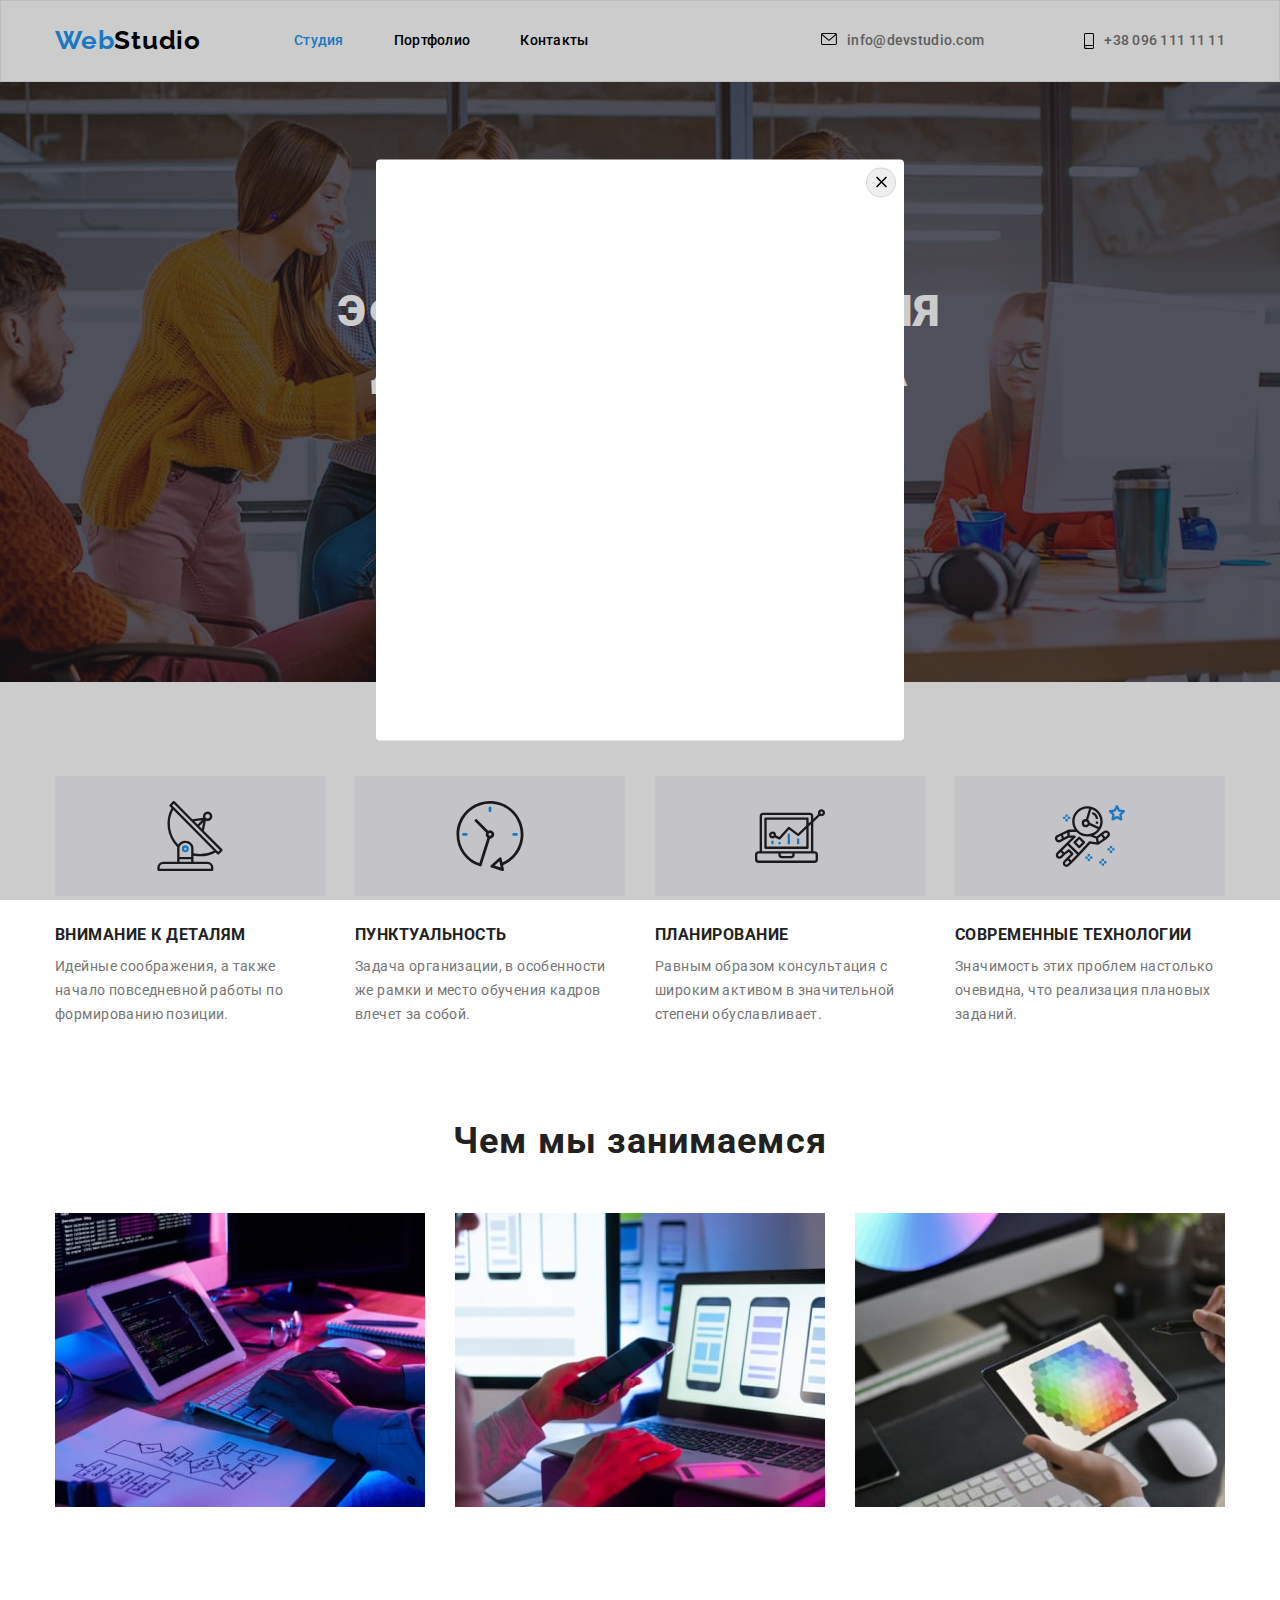
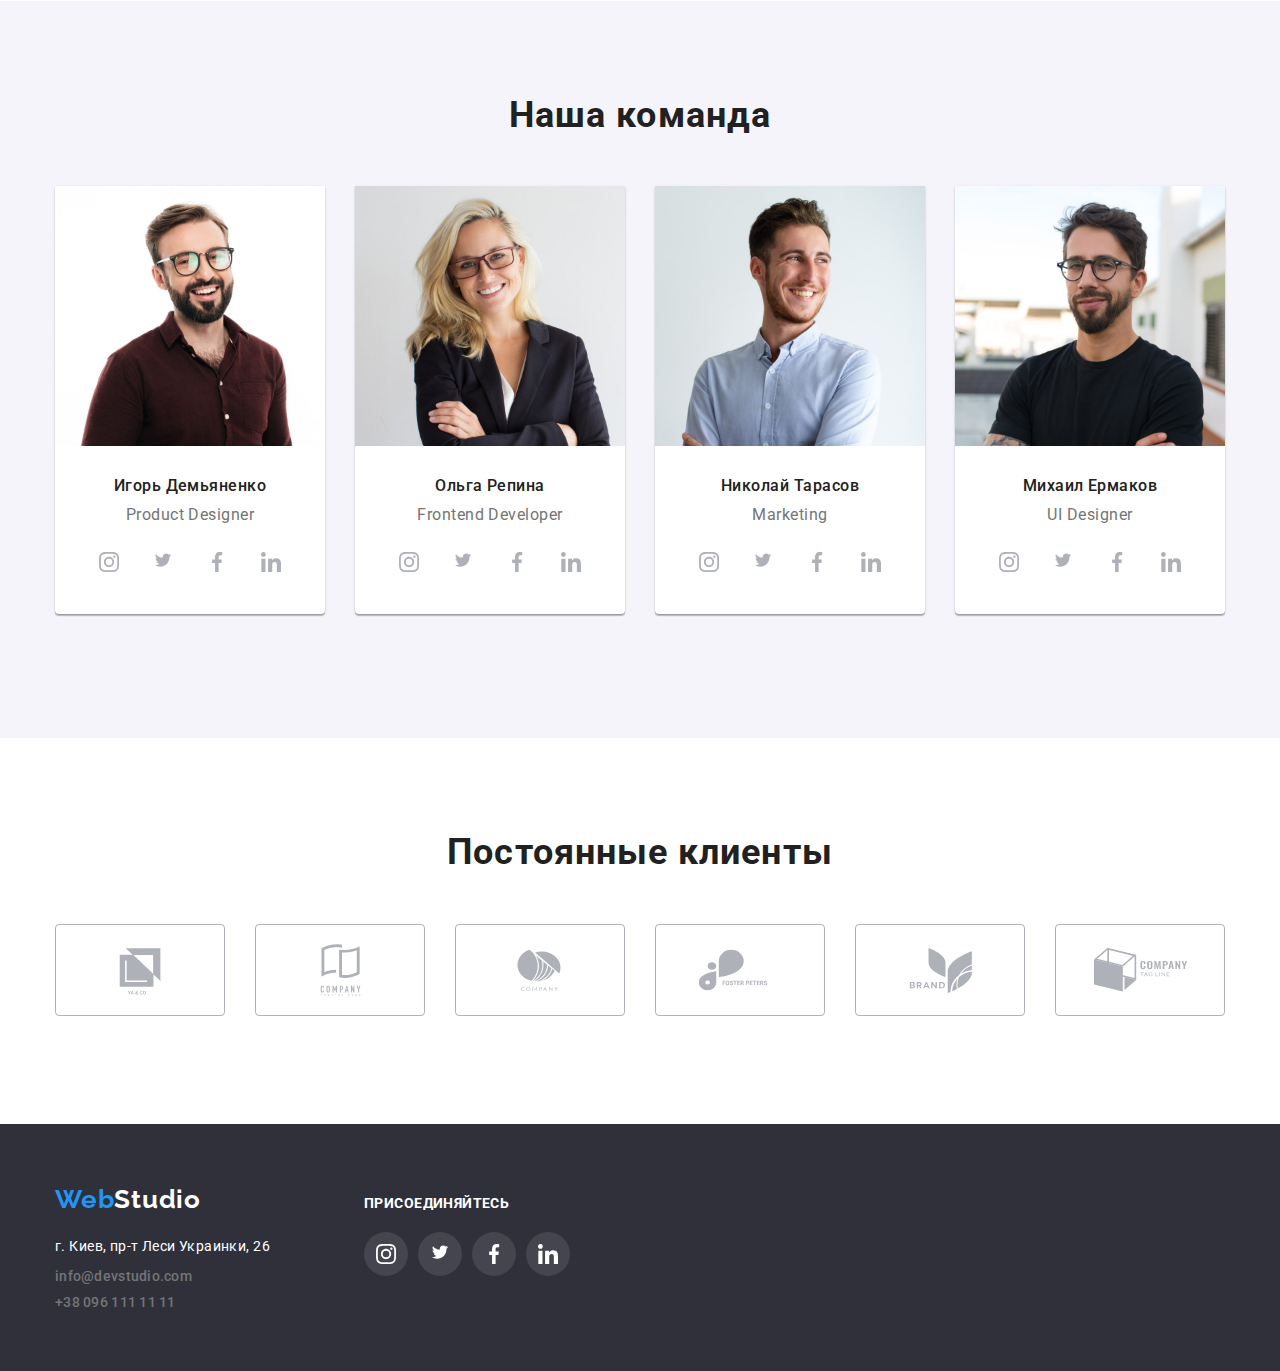
==== index.html @ 5e7310dd "добавлено модальное окно" ====
<!DOCTYPE html>
<html lang="ru">

<head>
    <meta charset="UTF-8">
    <meta http-equiv="X-UA-Compatible" content="IE=edge">
    <meta name="viewport" content="width=device-width, initial-scale=1.0">
    <title>Document</title>
    <link rel="preconnect" href="https://fonts.googleapis.com">
    <link rel="preconnect" href="https://fonts.gstatic.com" crossorigin>
    <link
        href="https://fonts.googleapis.com/css2?family=Raleway:wght@400;700&family=Roboto:wght@400;500;700;900&display=swap"
        rel="stylesheet">
    <link rel="stylesheet" href="https://cdnjs.cloudflare.com/ajax/libs/modern-normalize/1.1.0/modern-normalize.min.css">
    <link rel="stylesheet" href="./css/styles.css">
</head>
<body>
    <header class="page-header">
        <div class="container">
            <div class="container-feature">
                <nav class="site-nav">
                    <a href="./index.html" lang="en" class="logo link">Web<span class="logo-color">Studio</span></a>
                    <ul class="list nav-list">
                        <li class="nav-item">
                            <a href="" class="nav-link link current">Студия</a>
                        </li>
                        <li class="nav-item">
                            <a href="./portfolio.html" class="nav-link link">Портфолио</a>
                        </li>
                        <li class="nav-item">
                            <a href="" class="nav-link link">Контакты</a>
                        </li>
                    </ul>
                </nav>
                <ul class="site-contacts list">
                            <li class="contacts-item">
                                <a href="mailto:info@devstudio.com" class="contacts-link link" > <svg class="contacts-icon-letter " width="16" height="12">
                                    <use href=./images/svg/sprite.svg#icon-envelope></use></svg>info@devstudio.com</a>
                            </li>
                            <li class="contacts-item">
                                <a href="tel:+380961111111" class="contacts-link link"> <svg class="contacts-icon-tel" width="10" height="16">
                                    <use href=./images/svg/sprite.svg#icon-smartphone></use>
                                </svg>+38 096 111 11 11</a>
                            </li>
                </ul>
            </div>
        </div>
    </header>
    <main>
        <section class="hero-section overlay">
            <h1 class="hero-title">Эффективные решения для вашего бизнеса</h1>
            <button type="button" data-modal-open class="hero-button main-button">Заказать услугу</button>
            <div class="backdrop" data-modal>
                <div class="modal" data-modal>
                    <button type="button"  class="button-modal-close" data-modal-close><svg class="modal-close-icon" width="30" height="30"><use href="./images/svg/sprite.svg#icon-close-black-18dp"></use></svg></button>
                </div>
            </div>
        </section>
        <section class="key-text-section section">
                <div class="container">
                <h2 class="hidden-title">Ключевые преимущества</h2>
                <ul class="list  key-text-list">
                    <li class="key-text-item">
                        <div class="background-icon antenna"></div>
                        <h3 class="features">Внимание к деталям</h3>
                        <p class="features-text">Идейные соображения, а также начало повседневной работы по формированию позиции.</p>
                    </li>
                    <li class="key-text-item">
                        <div class="background-icon clock"></div>
                        <h3 class="features">Пунктуальность</h3>
                        <p class="features-text">Задача организации, в особенности же рамки и место обучения кадров влечет за собой.</p>
                    </li>
                    <li class="key-text-item">
                        <div class="background-icon diagram"></div>
                        <h3 class="features">Планирование</h3>
                        <p class="features-text">Равным образом консультация с широким активом в значительной степени обуславливает.</p>
                    </li>
                    <li class="key-text-item">
                        <div class="background-icon astronaut"></div>
                        <h3 class="features">Современные технологии</h3>
                        <p class="features-text">Значимость этих проблем настолько очевидна, что реализация плановых заданий.</p>
                    </li>
                </ul>
                </div>
        </section>
        <section class="works-section">
            <div class="container">
            <h2 class="works-title">Чем мы занимаемся</h2>
            <ul class="list works-list">
                <li class="works-list-item">
                    <img src="./images/our-work/box-1.jpg" alt="Дизайнер за работой" width="370" height="294">
                </li>
                <li class="works-list-item">
                    <img src="./images/our-work/box-2.jpg" alt="Дизайнер за работой" width="370" height="294">
                </li>
                <li class="works-list-item">
                    <img src="./images/our-work/box-3.jpg" alt="Дизайнер за работой" width="370" height="294">
                </li>
            </ul>
        </div>
        </section>
        
        <section class="team-section section">
            <div class="container">
            <h2 class="team-title">Наша команда</h2>
            <ul class="list team-list">
                <li class="team-item">
                    <img class="team-foto" src="./images/team/employee-1.jpg" alt="Игорь Демьяненко" width="270" height="260">
                    <div class="team-item-description">
                        <h3 class="team-member">Игорь Демьяненко</h3>
                        <p lang="en" class="team-profession">Product Designer</p>
                    </div>
                    <ul class="sosial-links">
                        <li class="list sosial-item">
                            <a href="" class="link sosial-link"> <svg class="sosial-icon" width="20" height="20">
                                    <use href=./images/svg/sprite.svg#icon-instagram></use>
                                </svg></a>
                        </li>
                        <li class="list sosial-item">
                            <a href="" class="link sosial-link"> <svg class="sosial-icon" width="20" height="16.25">
                                    <use href=./images/svg/sprite.svg#icon-twitter></use>
                                </svg></a>
                        </li>
                        <li class="list sosial-item">
                            <a href="" class="link sosial-link"> <svg class="sosial-icon" width="20" height="20">
                                    <use href=./images/svg/sprite.svg#icon-facebook></use>
                                </svg></a>
                        </li>
                        <li class="list sosial-item">
                            <a href="" class="link sosial-link"> <svg class="sosial-icon" width="20" height="20">
                                    <use href=./images/svg/sprite.svg#icon-linkedin></use>
                                </svg></a>
                        </li>
                    </ul>
                </li>
                <li class="team-item">
                    <img class="team-foto" src="./images/team/employee-2.jpg" alt="Ольга Репина" width="270" height="260">
                    <div class="team-item-description">
                        <h3 class="team-member">Ольга Репина</h3>
                        <p lang="en" class="team-profession">Frontend Developer</p>
                    </div>
                    <ul class="sosial-links">
                        <li class="list sosial-item">
                            <a href="" class="link sosial-link"> <svg class="sosial-icon" width="20" height="20">
                                    <use href=./images/svg/sprite.svg#icon-instagram></use>
                                </svg></a>
                        </li>
                        <li class="list sosial-item">
                            <a href="" class="link sosial-link"> <svg class="sosial-icon" width="20" height="16.25">
                                    <use href=./images/svg/sprite.svg#icon-twitter></use>
                                </svg></a>
                        </li>
                        <li class="list sosial-item">
                            <a href="" class="link sosial-link"> <svg class="sosial-icon" width="20" height="20">
                                    <use href=./images/svg/sprite.svg#icon-facebook></use>
                                </svg></a>
                        </li>
                        <li class="list sosial-item">
                            <a href="" class="link sosial-link"> <svg class="sosial-icon" width="20" height="20">
                                    <use href=./images/svg/sprite.svg#icon-linkedin></use>
                                </svg></a>
                        </li>
                    </ul>
                </li>
                <li class="team-item">
                    <img class="team-foto" src="./images/team/employee-3.jpg" alt="Николай Тарасов" width="270" height="260">
                    <div class="team-item-description">
                        <h3 class="team-member">Николай Тарасов</h3>
                        <p lang="en" class="team-profession">Marketing</p>
                    </div>
                    <ul class="sosial-links">
                        <li class="list sosial-item">
                            <a href="" class="link sosial-link"> <svg class="sosial-icon" width="20" height="20">
                                    <use href=./images/svg/sprite.svg#icon-instagram></use>
                                </svg></a>
                        </li>
                        <li class="list sosial-item">
                            <a href="" class="link sosial-link"> <svg class="sosial-icon" width="20" height="16.25">
                                    <use href=./images/svg/sprite.svg#icon-twitter></use>
                                </svg></a>
                        </li>
                        <li class="list sosial-item">
                            <a href="" class="link sosial-link"> <svg class="sosial-icon" width="20" height="20">
                                    <use href=./images/svg/sprite.svg#icon-facebook></use>
                                </svg></a>
                        </li>
                        <li class="list sosial-item">
                            <a href="" class="link sosial-link"> <svg class="sosial-icon" width="20" height="20">
                                    <use href=./images/svg/sprite.svg#icon-linkedin></use>
                                </svg></a>
                        </li>
                    </ul>
                </li>
                <li class="team-item">
                    <img class="team-foto" src="./images/team/employee-4.jpg" alt="Михаил Ермаков" width="270" height="260">
                    <div class="team-item-description">
                        <h3 class="team-member">Михаил Ермаков</h3>
                        <p lang="en" class="team-profession">UI Designer</p>
                    </div>
                    <ul class="sosial-links">
                        <li class="list sosial-item">
                            <a href="" class="link sosial-link"> <svg class="sosial-icon" width="20" height="20">
                                    <use href=./images/svg/sprite.svg#icon-instagram></use>
                                </svg></a>
                        </li>
                        <li class="list sosial-item">
                            <a href="" class="link sosial-link"> <svg class="sosial-icon" width="20" height="16.25">
                                    <use href=./images/svg/sprite.svg#icon-twitter></use>
                                </svg></a>
                        </li>
                        <li class="list sosial-item">
                            <a href="" class="link sosial-link"> <svg class="sosial-icon" width="20" height="20">
                                    <use href=./images/svg/sprite.svg#icon-facebook></use>
                                </svg></a>
                        </li>
                        <li class="list sosial-item">
                            <a href="" class="link sosial-link"> <svg class="sosial-icon" width="20" height="20">
                                    <use href=./images/svg/sprite.svg#icon-linkedin></use>
                                </svg></a>
                        </li>
                    </ul>
                </li>
            </ul>
        </div>
        </section>
        <section class="clients-section section">
            <div class="container">
                <h2 class="clients-title">Постоянные клиенты</h2>
                <ul class="clients-list">
                    <li class="list clients-item">
                        <a href="" class="link clients-link"> <svg class="clients-icon" width="106" height="60">
                                <use href=./images/svg/sprite.svg#icon-logo-company-1></use>
                            </svg></a>
                    </li>
                    <li class="list clients-item">
                        <a href="" class="link clients-link"> <svg class="clients-icon" width="106" height="60">
                                    <use href=./images/svg/sprite.svg#icon-logo-company-2></use>
                                </svg></a>
                    </li>
                    <li class="list clients-item">
                        <a href="" class="link clients-link"> <svg class="clients-icon" width="106" height="60">
                                    <use href=./images/svg/sprite.svg#icon-logo-company-3></use>
                                </svg></a>
                    </li>
                    <li class="list clients-item">
                        <a href="" class="link clients-link"> <svg class="clients-icon" width="106" height="60">
                                    <use href=./images/svg/sprite.svg#icon-logo-company-4></use>
                                </svg></a>
                    </li>
                    <li class="list clients-item">
                        <a href="" class="link clients-link"> <svg class="clients-icon" width="106" height="60">
                                    <use href=./images/svg/sprite.svg#icon-logo-company-5></use>
                                </svg></a>
                    </li>
                    <li class="list clients-item">
                        <a href="" class="link clients-link"> <svg class="clients-icon" width="106" height="60">
                                    <use href=./images/svg/sprite.svg#icon-logo-company-6></use>
                                </svg></a>
                    </li>
                </ul>
            </div>
        </section>
        </main>
    <footer class="page-footer">
        <div class="container">
            <div class="footer-content">
                <div class="contact-information">
                    <a href="./index.html" lang="en" class="logo link">Web<span class="logo-color">Studio</span></a>
                <address class="adr">
                    <p class="adr-text">г. Киев, пр-т Леси Украинки, 26</p>
                </address>
                    <ul class="site-contacts list">
                        <li class="contacts-item">
                            <a href="mailto:info@devstudio.com" class="contacts-link link"> info@devstudio.com</a>
                        </li>
                        <li class="contacts-item">
                            <a href="tel:+380961111111" class="contacts-link link">+38 096 111 11 11</a>
                        </li>
                    </ul>
                </div>
                <div class="subscribe">
                    <p class="subscribe-text">присоединяйтесь</p>
                    <ul class="sosial-links">
                        <li class="list sosial-item">
                            <a href="" class="link sosial-link"> <svg class="sosial-icon" width="20" height="20">
                                    <use href=./images/svg/sprite.svg#icon-instagram></use>
                                </svg></a>
                        </li>
                        <li class="list sosial-item">
                            <a href="" class="link sosial-link"> <svg class="sosial-icon" width="20" height="16.25">
                                    <use href=./images/svg/sprite.svg#icon-twitter></use>
                                </svg></a>
                        </li>
                        <li class="list sosial-item">
                            <a href="" class="link sosial-link"> <svg class="sosial-icon" width="20" height="20">
                                    <use href=./images/svg/sprite.svg#icon-facebook></use>
                                </svg></a>
                        </li>
                        <li class="list sosial-item">
                            <a href="" class="link sosial-link"> <svg class="sosial-icon" width="20" height="20">
                                    <use href=./images/svg/sprite.svg#icon-linkedin></use>
                                </svg></a>
                        </li>
                    </ul>
                </div>
            </div>
        </div>
    </footer>
    <script src = "./js/modal.js"></script>
</body>
</html>
---- css/styles.css ----
:root {
  --main-title-color: #ffffff;
  --secondary-title-color: #212121;
  --main-text-color: #757575;
  --secondary-text-color: #ffffff;
  --third-text-color: #000000;
  --accent-color: #2196f3;
  --main-background-color: #ffffff;
  --secondary-background-color: #f5f4fa;
  --third-background-color: #2f303a;
}

body {
  background-color: var(--main-background-color);
  color: var(--main-text-color);
  font-family: "Roboto", sans-serif;
  font-size: 14px;
}
/*Утилиты*/
.list {
  padding: 0px;
  margin: 0px;

  list-style-type: none;
}
h1,
h2,
h3,
p {
  margin: 0px;
}

img {
  display: block;
  max-width: 100%;
  height: auto;
}

/*----------Index html-----------*/
.hidden-title {
  visibility: hidden;
  position: absolute;
  clip: rect(0 0 0 0);
  width: 1px;
  height: 1px;
  margin: -1px;
  padding: 0;
  overflow: hidden;
  border: 0;
}
.nav-link:hover,
.contacts-link:hover,
.nav-link:focus,
.contacts-link:focus {
  color: var(--accent-color);
  fill: #2196f3;
}
.logo {
  margin-right: 93px;
  padding-top: 24px;
  padding-bottom: 25px;

  font-weight: 700;
  font-size: 26px;
  line-height: 1.19;
  letter-spacing: 0.03em;
  color: var(--accent-color);
  font-family: "Raleway", sans-serif;
}
.logo-color {
  color: var(--third-text-color);
}

.link {
  text-decoration: none;
  display: block;
}

.page-header .contacts-link {
  padding-top: 32px;
  padding-bottom: 32px;
}

.page-footer .contacts-link {
  display: inline-block;
}

.contacts-link {
  color: var(--main-text-color);
  font-weight: 500;
  /*font-size: 14px;*/
  line-height: 1.14;
  letter-spacing: 0.02em;
  font-style: normal;
}

/*----------HERO Section------------*/
.hero-section {
  /*outline: 1px solid red;*/
  text-align: center;
  padding-bottom: 200px;
  padding-top: 200px;
  background-color: var(--third-background-color);
}

.overlay {
  max-width: 1600px;
  height: 600px;
  margin-left: auto;
  margin-right: auto;
  background-image: linear-gradient(
      to right,
      rgba(47, 48, 58, 0.4),
      rgba(47, 48, 58, 0.4)
    ),
    url(../images/hero/hero-bg.jpg);
  background-repeat: no-repeat;
  background-position: center;
  background-size: cover;
}

/*----Модальное окно-----*/

.backdrop {
  position: fixed;
  left: 0;
  top: 0;

  width: 100%;
  height: 100%;

  background: rgba(0, 0, 0, 0.2);
}

.backdrop.is-hidden {
  opacity: 0;
  pointer-events: none;
}

.modal {
  position: absolute;
  top: 50%;
  left: 50%;
  transform: translate(-50%, -50%);

  min-width: 528px;
  min-height: 581px;
  border-radius: 4px;

  background-color: var(--main-background-color);
}
.button-modal-close {
  position: absolute;
  width: 30px;
  height: 30px;
  border-radius: 50%;
  border: 1px solid rgba(0, 0, 0, 0.1);
  padding: 5px;
  top: 8px;
  right: 8px;
}

.modal-close-icon {
  width: 18px;
  height: 18px;
}

.page-header {
  background-color: var(--main-background-color);
  border: 1px solid #ececec;
}
.hero-title {
  margin-bottom: 30px;
  width: 696px;
  margin-left: auto;
  margin-right: auto;
  text-align: center;

  font-weight: 900;
  font-size: 44px;
  line-height: 1.36;
  letter-spacing: 0.06em;
  text-transform: uppercase;
  color: var(--main-title-color);
}
.hero-button {
  /*margin-bottom: 200px;*/
  font-weight: 500;
  font-size: 16px;
  line-height: 1.62;
  text-align: center;
  letter-spacing: 0.03em;
  color: var(--secondary-title-color);
  background-color: var(--secondary-background-color);
  border: none;
  border-radius: 4px;
  cursor: pointer;
}

.main-button:hover,
.main-button:focus {
  box-shadow: 0 10px 10px rgba(0, 0, 0, 0.22);
}

.hero-button:focus,
.hero-button:hover {
  color: var(--secondary-text-color);
  background-color: var(--accent-color);
}

.works-section,
.key-text-section {
  background-color: var(--main-background-color);
}
.background-icon {
  width: 270px;
  height: 120px;
  background-color: var(--secondary-background-color);
  margin-bottom: 30px;
  background-repeat: no-repeat;
  background-position: 50% 50%;
  background-size: 65, 32px 70px;
}
.antenna {
  background-image: url(../images/svg/antenna.svg);
}
.clock {
  background-image: url(../images/svg/clock.svg);
}
.diagram {
  background-image: url(../images/svg/diagram.svg);
}
.astronaut {
  background-image: url(../images/svg/astronaut.svg);
}

.works-section {
  padding-bottom: 94px;
}

.works-title,
.team-title,
.clients-title {
  font-weight: 700;
  font-size: 36px;
  line-height: 1.16;
  text-align: center;
  letter-spacing: 0.03em;
  color: var(--secondary-title-color);
}

.features {
  margin-bottom: 10px;

  font-weight: 700;
  /*font-size: 14px;*/
  line-height: 1.14;
  letter-spacing: 0.03em;
  text-transform: uppercase;
  color: var(--secondary-title-color);
}
.features-text {
  /*font-size: 14px;*/
  line-height: 1.71;
  letter-spacing: 0.03em;
  color: var(--main-text-color);
}
.team-member {
  font-weight: 500;
  font-size: 16px;
  line-height: 1.19;
  text-align: center;
  letter-spacing: 0.03em;
  color: var(--secondary-title-color);
}
.team-profession {
  font-size: 16px;
  line-height: 1.19;
  text-align: center;
  letter-spacing: 0.03em;
  color: var(--main-text-color);
}
.team-item-description {
  margin-bottom: 16px;
}
.team-section {
  background-color: var(--secondary-background-color);
}
/*--------------Footer-----------------*/
.adr-text {
  /*font-size: 14px;*/
  line-height: 1.71;
  letter-spacing: 0.03em;
  color: var(--secondary-text-color);
  font-style: normal;
}
.page-footer {
  background-color: var(--third-background-color);
  padding-top: 60px;
  padding-bottom: 60px;
}
/*------------Portfolio--------------*/
.projects-section {
  background-color: var(--main-background-color);
}
.projects-title {
  font-weight: 700;
  font-size: 18px;
  line-height: 2;
  letter-spacing: 0.06em;
  color: var(--secondary-title-color);
}
.projects-type {
  font-size: 16px;
  line-height: 1.88;
  letter-spacing: 0.03em;
  color: var(--main-text-color);
}
.filter .hero-button.current {
  color: var(--secondary-text-color);
  background-color: var(--accent-color);
}
.site-nav .nav-link.current {
  color: var(--accent-color);
}
.page-footer .logo-color {
  color: var(--main-title-color);
}

.site-nav {
  display: flex;
  align-items: center;
  justify-content: center;
}
.key-text-list {
  display: flex;
}
.team-list {
  display: flex;
}

.works-list {
  display: flex;
}
.works-list-item:not(:last-child) {
  margin-right: 30px;
}
.filter {
  display: flex;
  justify-content: center;
  margin-bottom: 50px;
}
.filter-list-item:not(:last-child) {
  margin-right: 8px;
}
.projects-list {
  display: flex;
  flex-wrap: wrap;
  /*padding: 0px;
  margin: 0px;*/
  margin-left: -30px;
  margin-top: -30px;
}

.projects-item {
  flex-basis: calc(100% / 3 - 30px);
  margin-left: 30px;
  margin-top: 30px;
}
/*.projects-item:nth-child(3n) {
  margin-right: 0px;
}*/

.nav-list {
  display: flex;
  margin-bottom: 0px;
  margin-top: 0px;
  margin-left: 0px;
  padding-left: 0px;
}
.nav-item:not(:last-child) {
  margin-right: 50px;
}
nav-item {
  display: flex;
}

.nav-link {
  padding-top: 32px;
  padding-bottom: 32px;

  font-weight: 500;
  /*font-size: 14px;*/
  line-height: 1.14;
  letter-spacing: 0.02em;
  color: var(--third-text-color);
}
.container {
  width: 1200px;
  padding-left: 15px;
  padding-right: 15px;
  margin: 0 auto;

  /*background-color: turquoise;*/
  /*outline: 1px solid tomato;*/
}
.container-feature {
  display: flex;
  align-items: center;
  justify-content: center;
}

.site-contacts {
  display: flex;
  margin-left: auto;
  padding-left: 0px;
}
.page-header .contacts-item:not(:last-child) {
  margin-right: 50px;
}

.page-header .site-contacts .contacts-item + .contacts-item {
  margin-left: 50px;
}

.main-button {
  color: var(--secondary-text-color);
  background-color: var(--accent-color);
  padding: 10px 32px;
  text-align: center;
  display: inlne-block;
}
.filter-button {
  padding: 6px 22px;
}
.key-text-item:not(:last-child) {
  margin-right: 30px;
}
.key-text-item {
  width: 270px;
}

.key-text-section {
  display: flex;
  align-items: center;
  justify-content: center;
}
.works-title {
  margin-bottom: 50px;
}

.team-title {
  margin-bottom: 50px;
}
.team-foto {
  margin-bottom: 30px;
}
.team-member {
  margin-bottom: 10px;
}

/*.projects-item:nth-child(-n + 3) {
  margin-bottom: 30px;
}*/

.page-footer .adr-text {
  display: block;
  margin-bottom: 9px;
}
.page-footer .site-contacts {
  display: inline-block;
}
.page-footer .logo {
  display: block;
  padding-top: 0px;
  padding-bottom: 0px;
  margin-bottom: 20px;
}

.page-footer .contacts-item:not(:last-child) {
  margin-bottom: 9px;
}

/*Portfolio*/

.project-item-description {
  padding: 20px 24px;
  border: 1px solid #eeeeee;
}

.projects-item-link:focus,
.projects-item-link:hover {
  box-shadow: 0px 4px 4px rgba(0, 0, 0, 0.25);
}

.projects-title {
  margin-bottom: 4px;
}
.team-item {
  margin-bottom: 30px;
  background-color: var(--main-background-color);
  box-shadow: 0px 1px 3px rgba(0, 0, 0, 0.12), 0px 1px 1px rgba(0, 0, 0, 0.14),
    0px 2px 1px rgba(0, 0, 0, 0.2);
  border: 0px solid #ffffff;
  border-bottom-right-radius: 4px;
  border-bottom-left-radius: 4px;
}
.team-item:not(:last-child) {
  margin-right: 30px;
}

.section {
  padding-top: 94px;
  padding-bottom: 94px;
}

.contacts-icon-tel {
  margin-right: 10px;
  vertical-align: middle;
}

.contacts-icon-letter {
  margin-right: 10px;
  vertical-align: baseline;
}

.contacts-icon-letter:focus,
.contacts-icon-letter:hover,
.contacts-icon-tel:focus,
.contacts-icon-tel:hover {
  fill: #2196f3;
}

.contacts-item:focus,
.contacts-item:hover {
  fill: #2196f3;
}

.sosial-links {
  display: flex;
  margin-bottom: 30px;
  margin-left: 32px;
  margin-right: 32px;
  padding: 0;
}

.sosial-link {
  width: 44px;
  height: 44px;
  padding: 0;
  border: none;
  fill: #afb1b8;
  border-radius: 50%;
  padding: 12px 12px;
}
.sosial-link:hover,
.sosial-link:focus {
  fill: #ffffff;
  background-color: #2196f3;
}

.sosial-item:not(:last-child) {
  margin-right: 10px;
}
.clients-title {
  margin-bottom: 50px;
}
.clients-list {
  display: flex;
  margin-left: auto;
  margin-right: auto;
  padding: 0;
}
.clients-item:not(:last-child) {
  margin-right: 30px;
}

.clients-link {
  width: 170px;
  height: 92px;
  border: 1px solid #afb1b8;
  border-radius: 4px;
}

.clients-icon {
  fill: #afb1b8;
  margin: 16px 32px;
}
.clients-link:hover,
.clients-link:focus {
  border: 1px solid #2196f3;
  border-radius: 4px;
}
.clients-item:hover .clients-icon,
.clients-link:focus .clients-icon {
  fill: #2196f3;
}

.subscribe-text {
  text-transform: uppercase;
  font-weight: bold;
  font-style: normal;
  line-height: 1.14;
  letter-spacing: 0.03em;
  text-transform: uppercase;
  color: var(--secondary-text-color);
  margin-bottom: 20px;
}

.footer-content {
  display: flex;
  align-items: baseline;
}
.contact-information {
  margin-right: 70px;
}

.page-footer .sosial-links {
  margin: 0;
}

.page-footer .sosial-link {
  fill: #ffffff;
  background-color: rgba(255, 255, 255, 0.1);
}

.page-footer .sosial-link:hover,
.page-footer .sosial-link:focus {
  fill: #ffffff;
  background-color: #2196f3;
}
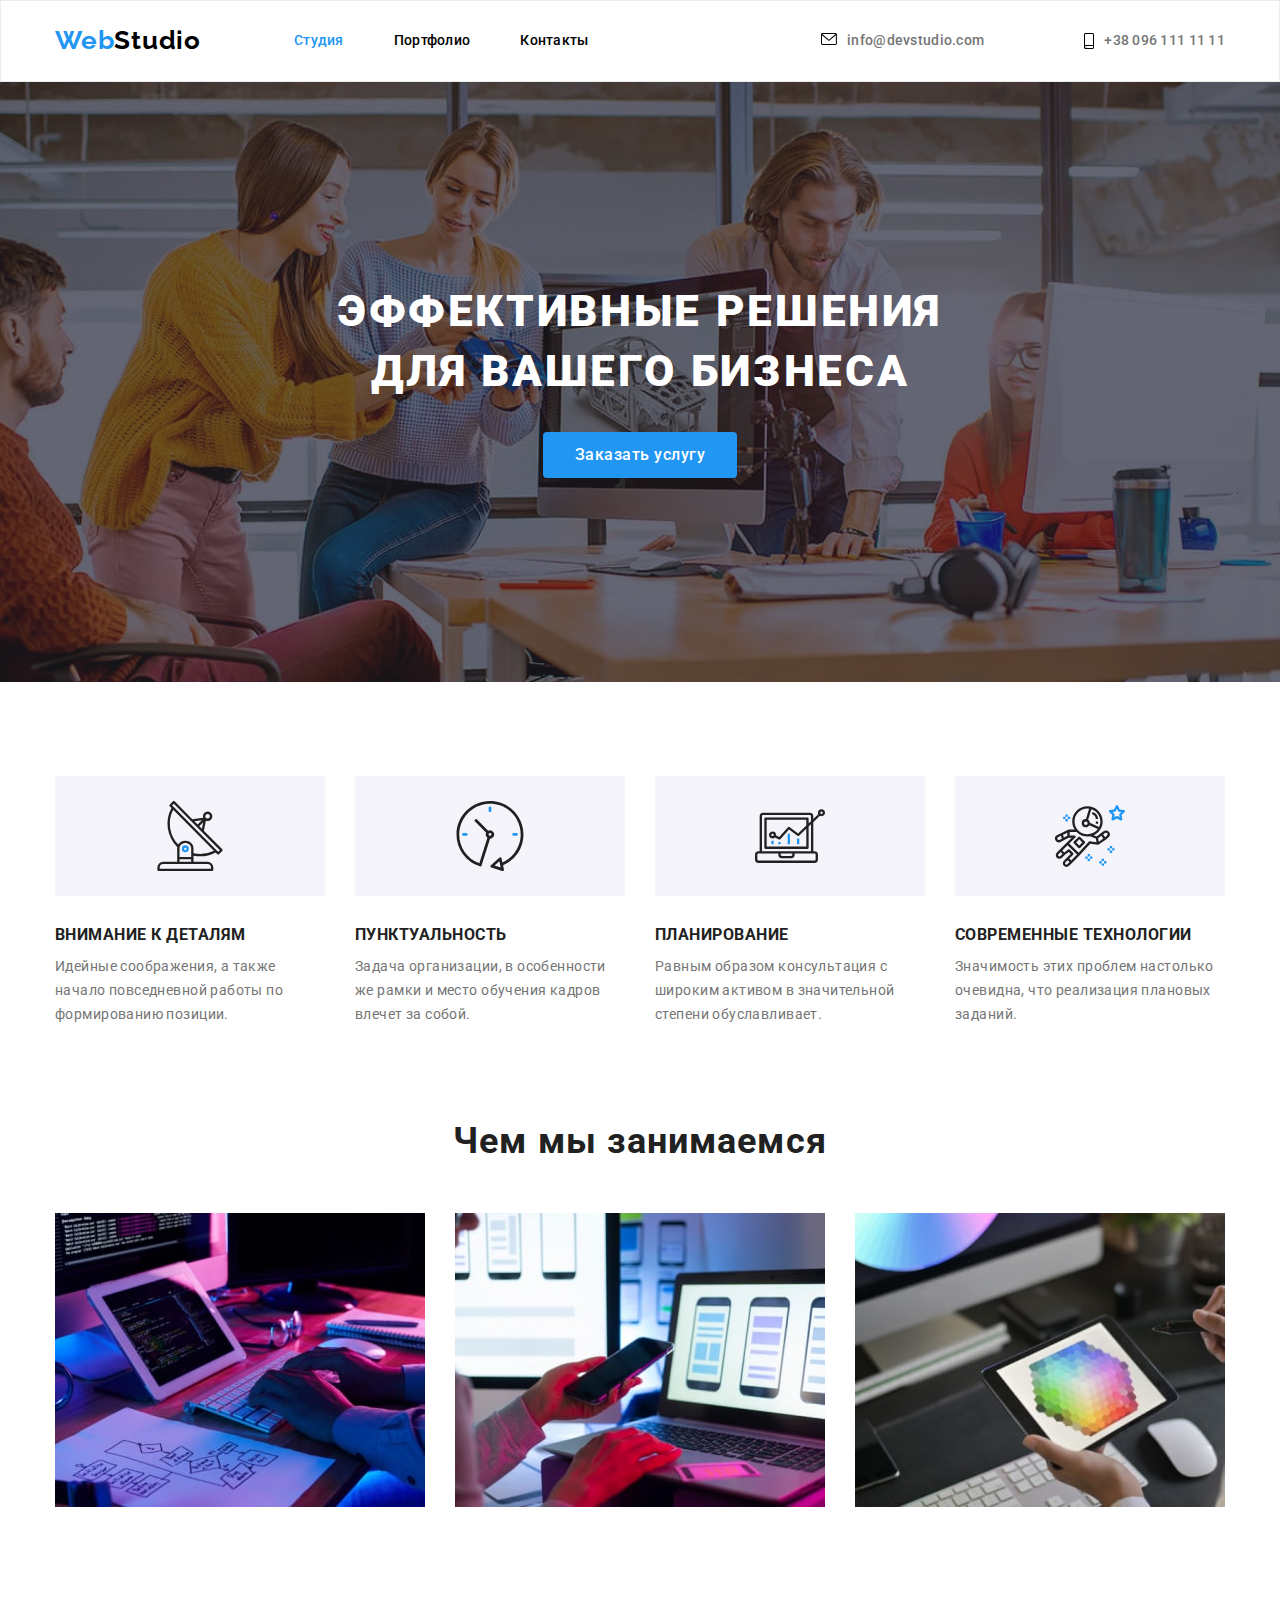
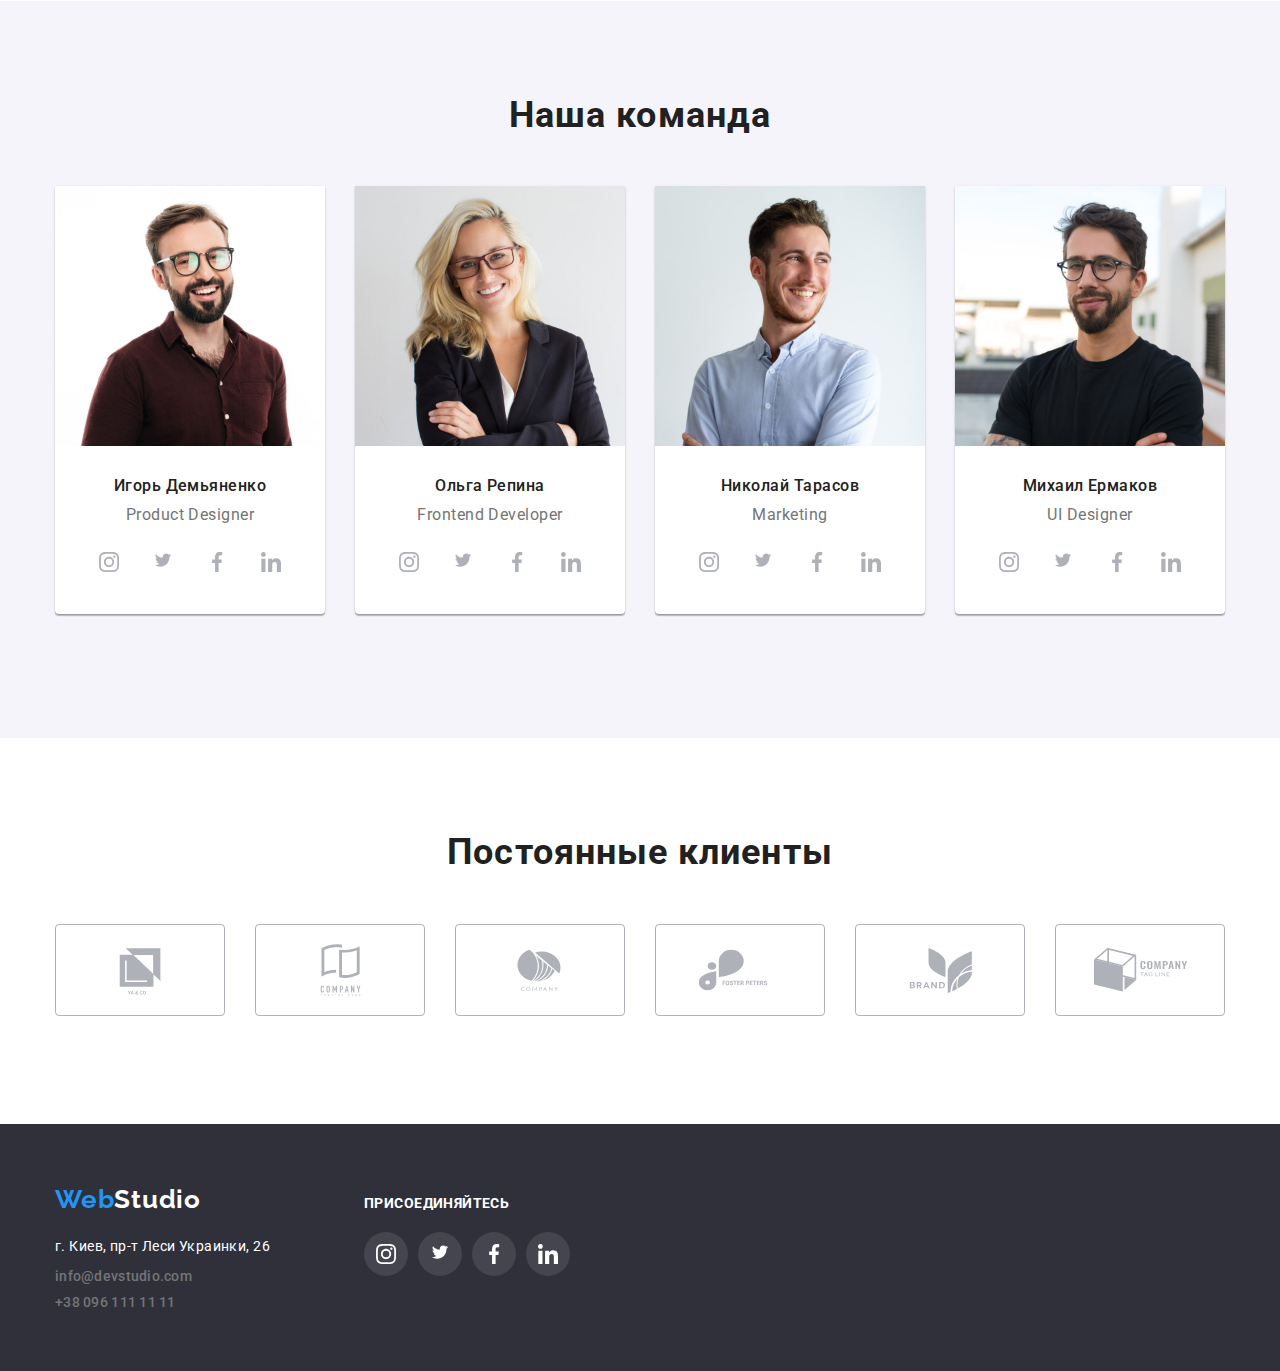
==== commit da6f4442: "overlay, modal window - done, animation  - draft" ====
--- a/index.html
+++ b/index.html
@@ -50,8 +50,8 @@
         <section class="hero-section overlay">
             <h1 class="hero-title">Эффективные решения для вашего бизнеса</h1>
             <button type="button" data-modal-open class="hero-button main-button">Заказать услугу</button>
-            <div class="backdrop" data-modal>
-                <div class="modal" data-modal>
+            <div class="backdrop is-hidden" data-modal>
+                <div class="modal" >
                     <button type="button"  class="button-modal-close" data-modal-close><svg class="modal-close-icon" width="30" height="30"><use href="./images/svg/sprite.svg#icon-close-black-18dp"></use></svg></button>
                 </div>
             </div>
--- a/css/styles.css
+++ b/css/styles.css
@@ -8,6 +8,7 @@
   --main-background-color: #ffffff;
   --secondary-background-color: #f5f4fa;
   --third-background-color: #2f303a;
+  --timing-function: cubic-bezier(0.4, 0, 0.2, 1);
 }
 
 body {
@@ -120,7 +121,11 @@
 }
 
 /*----Модальное окно-----*/
-
+.backdrop.is-hidden {
+  opacity: 0;
+  visibility: hidden;
+  pointer-events: none;
+}
 .backdrop {
   position: fixed;
   left: 0;
@@ -130,11 +135,6 @@
   height: 100%;
 
   background: rgba(0, 0, 0, 0.2);
-}
-
-.backdrop.is-hidden {
-  opacity: 0;
-  pointer-events: none;
 }
 
 .modal {
@@ -200,12 +200,14 @@
 .main-button:hover,
 .main-button:focus {
   box-shadow: 0 10px 10px rgba(0, 0, 0, 0.22);
+  transition: box-shadow 250ms var(--timing-function);
 }
 
 .hero-button:focus,
 .hero-button:hover {
   color: var(--secondary-text-color);
   background-color: var(--accent-color);
+  transition: background-color 250ms var(--timing-function);
 }
 
 .works-section,
@@ -383,9 +385,13 @@
 }
 nav-item {
   display: flex;
+
+  /*width: 100%;*/
 }
 
 .nav-link {
+  position: relative;
+
   padding-top: 32px;
   padding-bottom: 32px;
 
@@ -395,6 +401,25 @@
   letter-spacing: 0.02em;
   color: var(--third-text-color);
 }
+
+.nav-link::after {
+  content: "";
+  position: absolute;
+  left: 0;
+  bottom: 0;
+  display: block;
+  width: 0%;
+  height: 4px;
+  background-color: var(--accent-color);
+  opacity: 0;
+  transition: opacity 250ms var(--timing-function);
+  transition: width 220ms var(--timing-function);
+}
+.nav-link:hover::after {
+  opacity: 1;
+  width: 100%;
+}
+
 .container {
   width: 1200px;
   padding-left: 15px;
@@ -490,7 +515,36 @@
 
 .projects-item-link:focus,
 .projects-item-link:hover {
-  box-shadow: 0px 4px 4px rgba(0, 0, 0, 0.25);
+  box-shadow: 0px 4px 4px rgba(94, 68, 68, 0.25);
+  transition: box-shadow 250ms var(--timing-function);
+}
+.projects-overlay {
+  position: relative;
+  overflow: hidden;
+}
+
+.projects-overlay-text {
+  position: absolute;
+  top: 0;
+  left: 0;
+  height: 100%;
+  background-color: rgba(33, 150, 243, 0.9);
+  padding: 63px 24px;
+
+  font-size: 18px;
+  line-height: 1.56;
+  /* or 156% */
+  letter-spacing: 0.03em;
+  color: var(--secondary-text-color);
+  overflow: hidden;
+  transform: translatey(100%);
+  opacity: 0;
+  transition: transform 250ms var(--timing-function);
+}
+
+.projects-item:hover .projects-overlay-text {
+  transform: translatey(0);
+  opacity: 1;
 }
 
 .projects-title {
@@ -557,6 +611,7 @@
 .sosial-link:focus {
   fill: #ffffff;
   background-color: #2196f3;
+  transition: background-color 250ms var(--timing-function);
 }
 
 .sosial-item:not(:last-child) {
@@ -590,6 +645,7 @@
 .clients-link:focus {
   border: 1px solid #2196f3;
   border-radius: 4px;
+  transition: border-color 250ms var(--timing-function);
 }
 .clients-item:hover .clients-icon,
 .clients-link:focus .clients-icon {
@@ -628,4 +684,5 @@
 .page-footer .sosial-link:focus {
   fill: #ffffff;
   background-color: #2196f3;
-}
+  transition: background-color 250ms var(--timing-function);
+}
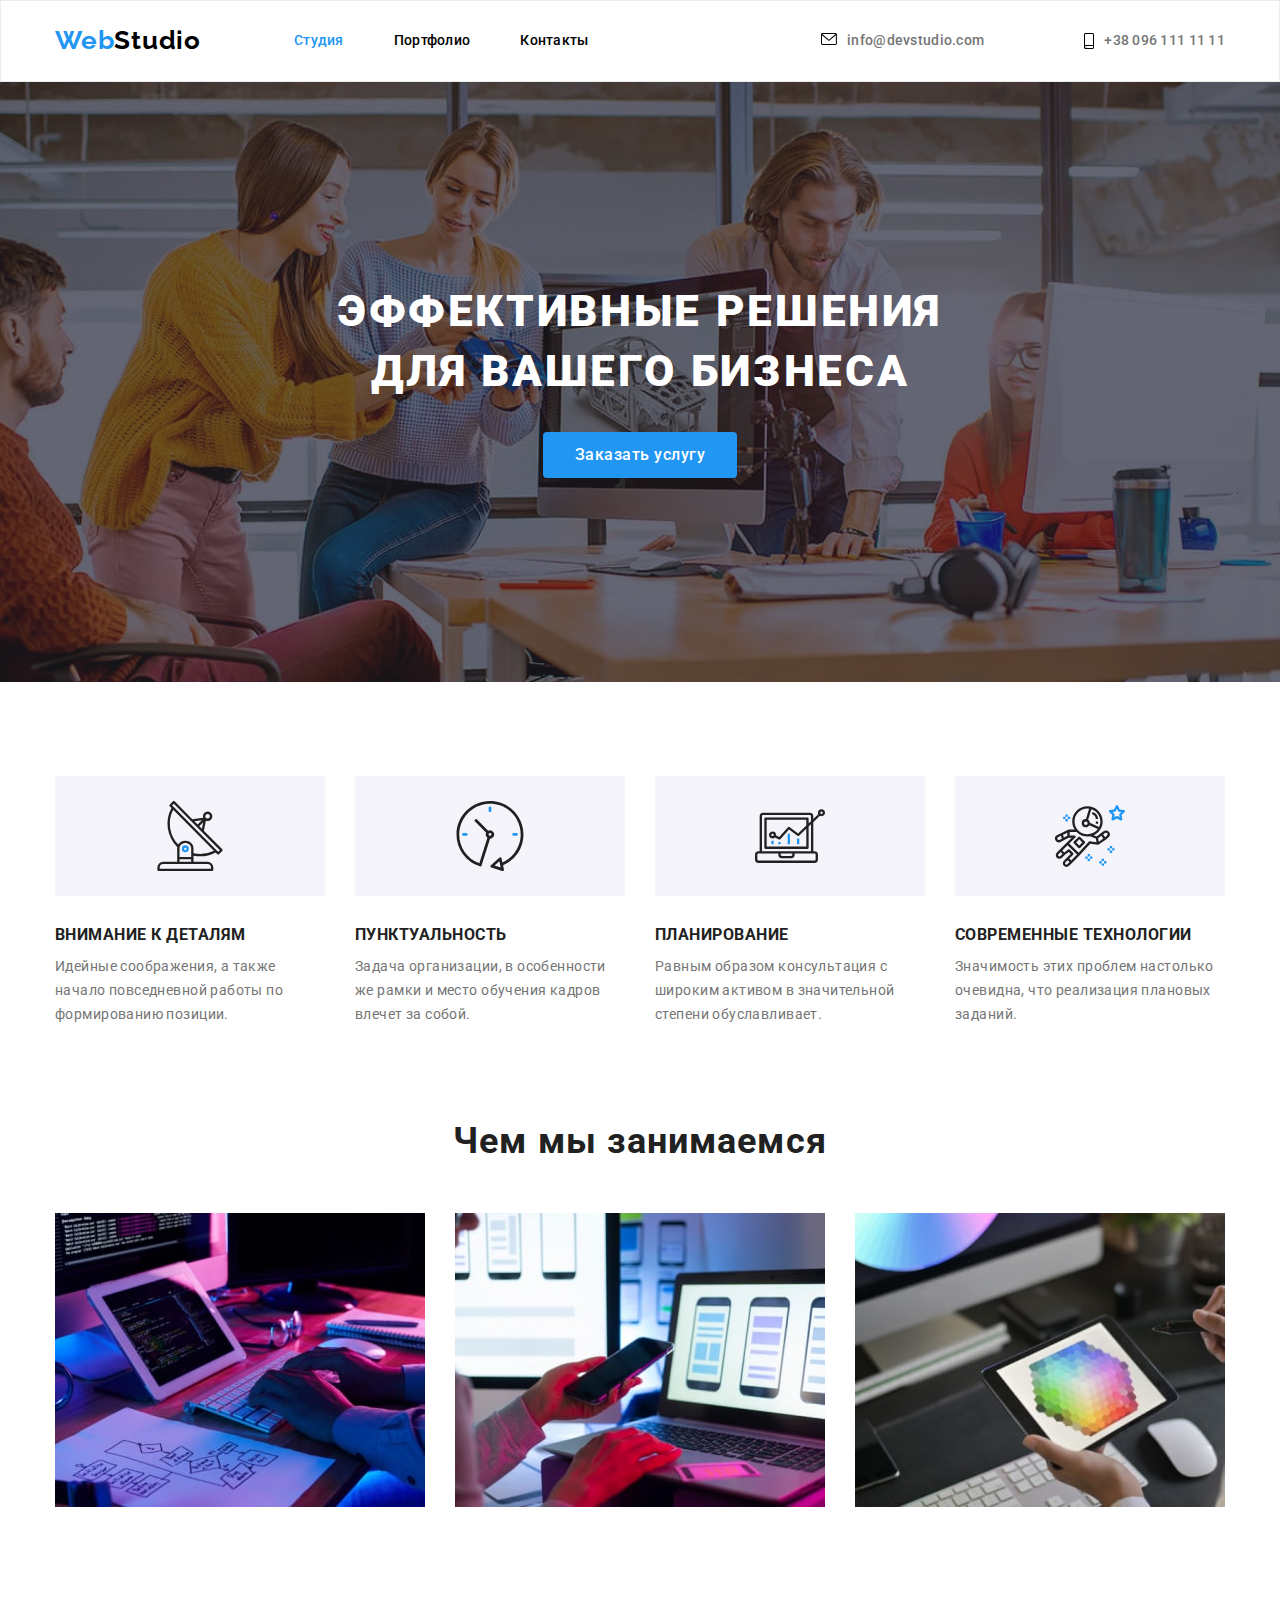
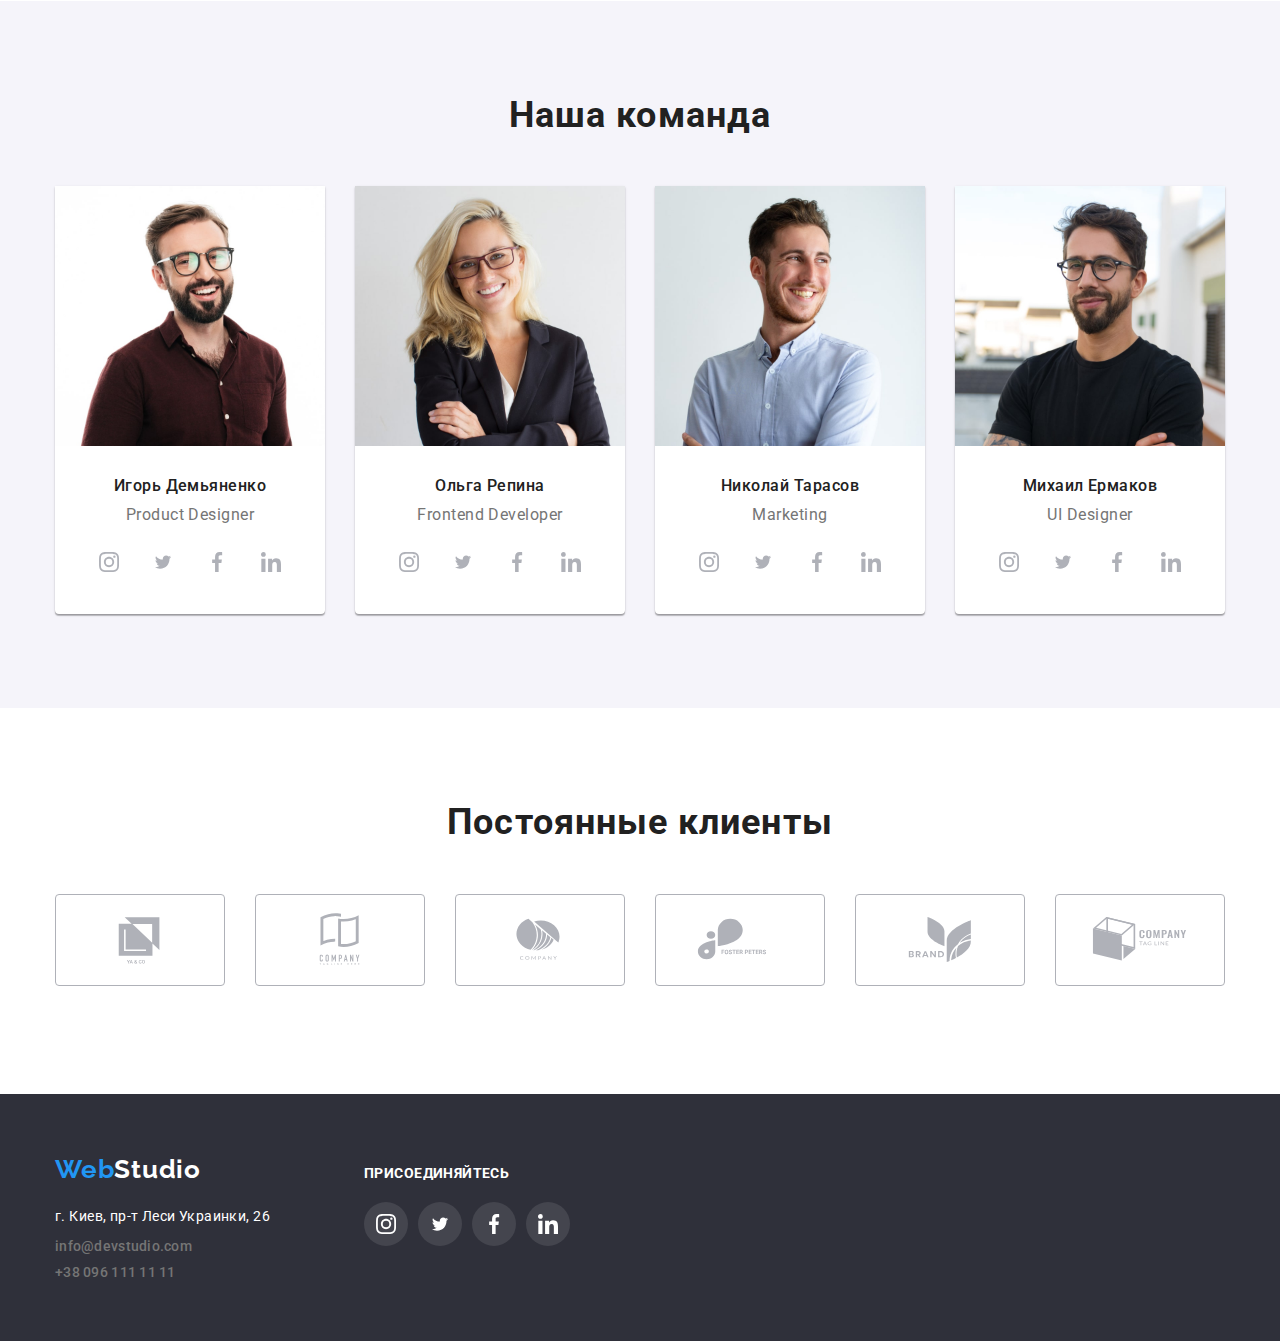
==== commit 69077f0f: "исправление замечаний ментора" ====
--- a/index.html
+++ b/index.html
@@ -109,116 +109,116 @@
                     <div class="team-item-description">
                         <h3 class="team-member">Игорь Демьяненко</h3>
                         <p lang="en" class="team-profession">Product Designer</p>
+                        <ul class="sosial-links">
+                            <li class="list sosial-item">
+                                <a href="" class="link sosial-link"> <svg class="sosial-icon" width="20" height="20">
+                                        <use href=./images/svg/sprite.svg#icon-instagram></use>
+                                    </svg></a>
+                            </li>
+                            <li class="list sosial-item">
+                                <a href="" class="link sosial-link"> <svg class="sosial-icon" width="20" height="16.25">
+                                        <use href=./images/svg/sprite.svg#icon-twitter></use>
+                                    </svg></a>
+                            </li>
+                            <li class="list sosial-item">
+                                <a href="" class="link sosial-link"> <svg class="sosial-icon" width="20" height="20">
+                                        <use href=./images/svg/sprite.svg#icon-facebook></use>
+                                    </svg></a>
+                            </li>
+                            <li class="list sosial-item">
+                                <a href="" class="link sosial-link"> <svg class="sosial-icon" width="20" height="20">
+                                        <use href=./images/svg/sprite.svg#icon-linkedin></use>
+                                    </svg></a>
+                            </li>
+                        </ul>
                     </div>
-                    <ul class="sosial-links">
-                        <li class="list sosial-item">
-                            <a href="" class="link sosial-link"> <svg class="sosial-icon" width="20" height="20">
-                                    <use href=./images/svg/sprite.svg#icon-instagram></use>
-                                </svg></a>
-                        </li>
-                        <li class="list sosial-item">
-                            <a href="" class="link sosial-link"> <svg class="sosial-icon" width="20" height="16.25">
-                                    <use href=./images/svg/sprite.svg#icon-twitter></use>
-                                </svg></a>
-                        </li>
-                        <li class="list sosial-item">
-                            <a href="" class="link sosial-link"> <svg class="sosial-icon" width="20" height="20">
-                                    <use href=./images/svg/sprite.svg#icon-facebook></use>
-                                </svg></a>
-                        </li>
-                        <li class="list sosial-item">
-                            <a href="" class="link sosial-link"> <svg class="sosial-icon" width="20" height="20">
-                                    <use href=./images/svg/sprite.svg#icon-linkedin></use>
-                                </svg></a>
-                        </li>
-                    </ul>
                 </li>
                 <li class="team-item">
                     <img class="team-foto" src="./images/team/employee-2.jpg" alt="Ольга Репина" width="270" height="260">
                     <div class="team-item-description">
                         <h3 class="team-member">Ольга Репина</h3>
                         <p lang="en" class="team-profession">Frontend Developer</p>
+                        <ul class="sosial-links">
+                            <li class="list sosial-item">
+                                <a href="" class="link sosial-link"> <svg class="sosial-icon" width="20" height="20">
+                                        <use href=./images/svg/sprite.svg#icon-instagram></use>
+                                    </svg></a>
+                            </li>
+                            <li class="list sosial-item">
+                                <a href="" class="link sosial-link"> <svg class="sosial-icon" width="20" height="16.25">
+                                        <use href=./images/svg/sprite.svg#icon-twitter></use>
+                                    </svg></a>
+                            </li>
+                            <li class="list sosial-item">
+                                <a href="" class="link sosial-link"> <svg class="sosial-icon" width="20" height="20">
+                                        <use href=./images/svg/sprite.svg#icon-facebook></use>
+                                    </svg></a>
+                            </li>
+                            <li class="list sosial-item">
+                                <a href="" class="link sosial-link"> <svg class="sosial-icon" width="20" height="20">
+                                        <use href=./images/svg/sprite.svg#icon-linkedin></use>
+                                    </svg></a>
+                            </li>
+                        </ul>
                     </div>
-                    <ul class="sosial-links">
-                        <li class="list sosial-item">
-                            <a href="" class="link sosial-link"> <svg class="sosial-icon" width="20" height="20">
-                                    <use href=./images/svg/sprite.svg#icon-instagram></use>
-                                </svg></a>
-                        </li>
-                        <li class="list sosial-item">
-                            <a href="" class="link sosial-link"> <svg class="sosial-icon" width="20" height="16.25">
-                                    <use href=./images/svg/sprite.svg#icon-twitter></use>
-                                </svg></a>
-                        </li>
-                        <li class="list sosial-item">
-                            <a href="" class="link sosial-link"> <svg class="sosial-icon" width="20" height="20">
-                                    <use href=./images/svg/sprite.svg#icon-facebook></use>
-                                </svg></a>
-                        </li>
-                        <li class="list sosial-item">
-                            <a href="" class="link sosial-link"> <svg class="sosial-icon" width="20" height="20">
-                                    <use href=./images/svg/sprite.svg#icon-linkedin></use>
-                                </svg></a>
-                        </li>
-                    </ul>
                 </li>
                 <li class="team-item">
                     <img class="team-foto" src="./images/team/employee-3.jpg" alt="Николай Тарасов" width="270" height="260">
                     <div class="team-item-description">
                         <h3 class="team-member">Николай Тарасов</h3>
                         <p lang="en" class="team-profession">Marketing</p>
+                        <ul class="sosial-links">
+                            <li class="list sosial-item">
+                                <a href="" class="link sosial-link"> <svg class="sosial-icon" width="20" height="20">
+                                        <use href=./images/svg/sprite.svg#icon-instagram></use>
+                                    </svg></a>
+                            </li>
+                            <li class="list sosial-item">
+                                <a href="" class="link sosial-link"> <svg class="sosial-icon" width="20" height="16.25">
+                                        <use href=./images/svg/sprite.svg#icon-twitter></use>
+                                    </svg></a>
+                            </li>
+                            <li class="list sosial-item">
+                                <a href="" class="link sosial-link"> <svg class="sosial-icon" width="20" height="20">
+                                        <use href=./images/svg/sprite.svg#icon-facebook></use>
+                                    </svg></a>
+                            </li>
+                            <li class="list sosial-item">
+                                <a href="" class="link sosial-link"> <svg class="sosial-icon" width="20" height="20">
+                                        <use href=./images/svg/sprite.svg#icon-linkedin></use>
+                                    </svg></a>
+                            </li>
+                        </ul>
                     </div>
-                    <ul class="sosial-links">
-                        <li class="list sosial-item">
-                            <a href="" class="link sosial-link"> <svg class="sosial-icon" width="20" height="20">
-                                    <use href=./images/svg/sprite.svg#icon-instagram></use>
-                                </svg></a>
-                        </li>
-                        <li class="list sosial-item">
-                            <a href="" class="link sosial-link"> <svg class="sosial-icon" width="20" height="16.25">
-                                    <use href=./images/svg/sprite.svg#icon-twitter></use>
-                                </svg></a>
-                        </li>
-                        <li class="list sosial-item">
-                            <a href="" class="link sosial-link"> <svg class="sosial-icon" width="20" height="20">
-                                    <use href=./images/svg/sprite.svg#icon-facebook></use>
-                                </svg></a>
-                        </li>
-                        <li class="list sosial-item">
-                            <a href="" class="link sosial-link"> <svg class="sosial-icon" width="20" height="20">
-                                    <use href=./images/svg/sprite.svg#icon-linkedin></use>
-                                </svg></a>
-                        </li>
-                    </ul>
                 </li>
                 <li class="team-item">
                     <img class="team-foto" src="./images/team/employee-4.jpg" alt="Михаил Ермаков" width="270" height="260">
                     <div class="team-item-description">
                         <h3 class="team-member">Михаил Ермаков</h3>
                         <p lang="en" class="team-profession">UI Designer</p>
+                        <ul class="sosial-links">
+                            <li class="list sosial-item">
+                                <a href="" class="link sosial-link"> <svg class="sosial-icon" width="20" height="20">
+                                        <use href=./images/svg/sprite.svg#icon-instagram></use>
+                                    </svg></a>
+                            </li>
+                            <li class="list sosial-item">
+                                <a href="" class="link sosial-link"> <svg class="sosial-icon" width="20" height="16.25">
+                                        <use href=./images/svg/sprite.svg#icon-twitter></use>
+                                    </svg></a>
+                            </li>
+                            <li class="list sosial-item">
+                                <a href="" class="link sosial-link"> <svg class="sosial-icon" width="20" height="20">
+                                        <use href=./images/svg/sprite.svg#icon-facebook></use>
+                                    </svg></a>
+                            </li>
+                            <li class="list sosial-item">
+                                <a href="" class="link sosial-link"> <svg class="sosial-icon" width="20" height="20">
+                                        <use href=./images/svg/sprite.svg#icon-linkedin></use>
+                                    </svg></a>
+                            </li>
+                        </ul>
                     </div>
-                    <ul class="sosial-links">
-                        <li class="list sosial-item">
-                            <a href="" class="link sosial-link"> <svg class="sosial-icon" width="20" height="20">
-                                    <use href=./images/svg/sprite.svg#icon-instagram></use>
-                                </svg></a>
-                        </li>
-                        <li class="list sosial-item">
-                            <a href="" class="link sosial-link"> <svg class="sosial-icon" width="20" height="16.25">
-                                    <use href=./images/svg/sprite.svg#icon-twitter></use>
-                                </svg></a>
-                        </li>
-                        <li class="list sosial-item">
-                            <a href="" class="link sosial-link"> <svg class="sosial-icon" width="20" height="20">
-                                    <use href=./images/svg/sprite.svg#icon-facebook></use>
-                                </svg></a>
-                        </li>
-                        <li class="list sosial-item">
-                            <a href="" class="link sosial-link"> <svg class="sosial-icon" width="20" height="20">
-                                    <use href=./images/svg/sprite.svg#icon-linkedin></use>
-                                </svg></a>
-                        </li>
-                    </ul>
                 </li>
             </ul>
         </div>
--- a/css/styles.css
+++ b/css/styles.css
@@ -207,6 +207,7 @@
 .hero-button:hover {
   color: var(--secondary-text-color);
   background-color: var(--accent-color);
+  box-shadow: 0px 4px 4px rgba(94, 68, 68, 0.25);
   transition: background-color 250ms var(--timing-function);
 }
 
@@ -281,9 +282,11 @@
   text-align: center;
   letter-spacing: 0.03em;
   color: var(--main-text-color);
+  margin-bottom: 16px;
 }
 .team-item-description {
-  margin-bottom: 16px;
+  /*margin-bottom: 16px;*/
+  padding: 30px 32px;
 }
 .team-section {
   background-color: var(--secondary-background-color);
@@ -339,6 +342,8 @@
 }
 .team-list {
   display: flex;
+  margin-bottom: -30px;
+  margin-right: -30px;
 }
 
 .works-list {
@@ -477,9 +482,9 @@
 .team-title {
   margin-bottom: 50px;
 }
-.team-foto {
+/*.team-foto {
   margin-bottom: 30px;
-}
+}*/
 .team-member {
   margin-bottom: 10px;
 }
@@ -551,7 +556,10 @@
   margin-bottom: 4px;
 }
 .team-item {
+  flex-basis: calc(100% / 4 - 30px);
   margin-bottom: 30px;
+  margin-right: 30px;
+
   background-color: var(--main-background-color);
   box-shadow: 0px 1px 3px rgba(0, 0, 0, 0.12), 0px 1px 1px rgba(0, 0, 0, 0.14),
     0px 2px 1px rgba(0, 0, 0, 0.2);
@@ -559,9 +567,9 @@
   border-bottom-right-radius: 4px;
   border-bottom-left-radius: 4px;
 }
-.team-item:not(:last-child) {
+/*.team-item:not(:last-child) {
   margin-right: 30px;
-}
+}*/
 
 .section {
   padding-top: 94px;
@@ -592,21 +600,12 @@
 
 .sosial-links {
   display: flex;
-  margin-bottom: 30px;
-  margin-left: 32px;
-  margin-right: 32px;
+  /*margin-bottom: 30px;*/
+  /*margin-left: 32px;
+  margin-right: 32px;*/
   padding: 0;
 }
 
-.sosial-link {
-  width: 44px;
-  height: 44px;
-  padding: 0;
-  border: none;
-  fill: #afb1b8;
-  border-radius: 50%;
-  padding: 12px 12px;
-}
 .sosial-link:hover,
 .sosial-link:focus {
   fill: #ffffff;
@@ -614,6 +613,19 @@
   transition: background-color 250ms var(--timing-function);
 }
 
+.sosial-link {
+  display: flex;
+  justify-content: center;
+  align-items: center;
+
+  width: 44px;
+  height: 44px;
+  /*padding: 0;*/
+  border: none;
+  fill: #afb1b8;
+  border-radius: 50%;
+  /*padding: 12px 12px;*/
+}
 .sosial-item:not(:last-child) {
   margin-right: 10px;
 }
@@ -635,11 +647,14 @@
   height: 92px;
   border: 1px solid #afb1b8;
   border-radius: 4px;
+  display: flex;
+  justify-content: center;
+  align-items: center;
 }
 
 .clients-icon {
   fill: #afb1b8;
-  margin: 16px 32px;
+  /*margin: 16px 32px;*/
 }
 .clients-link:hover,
 .clients-link:focus {
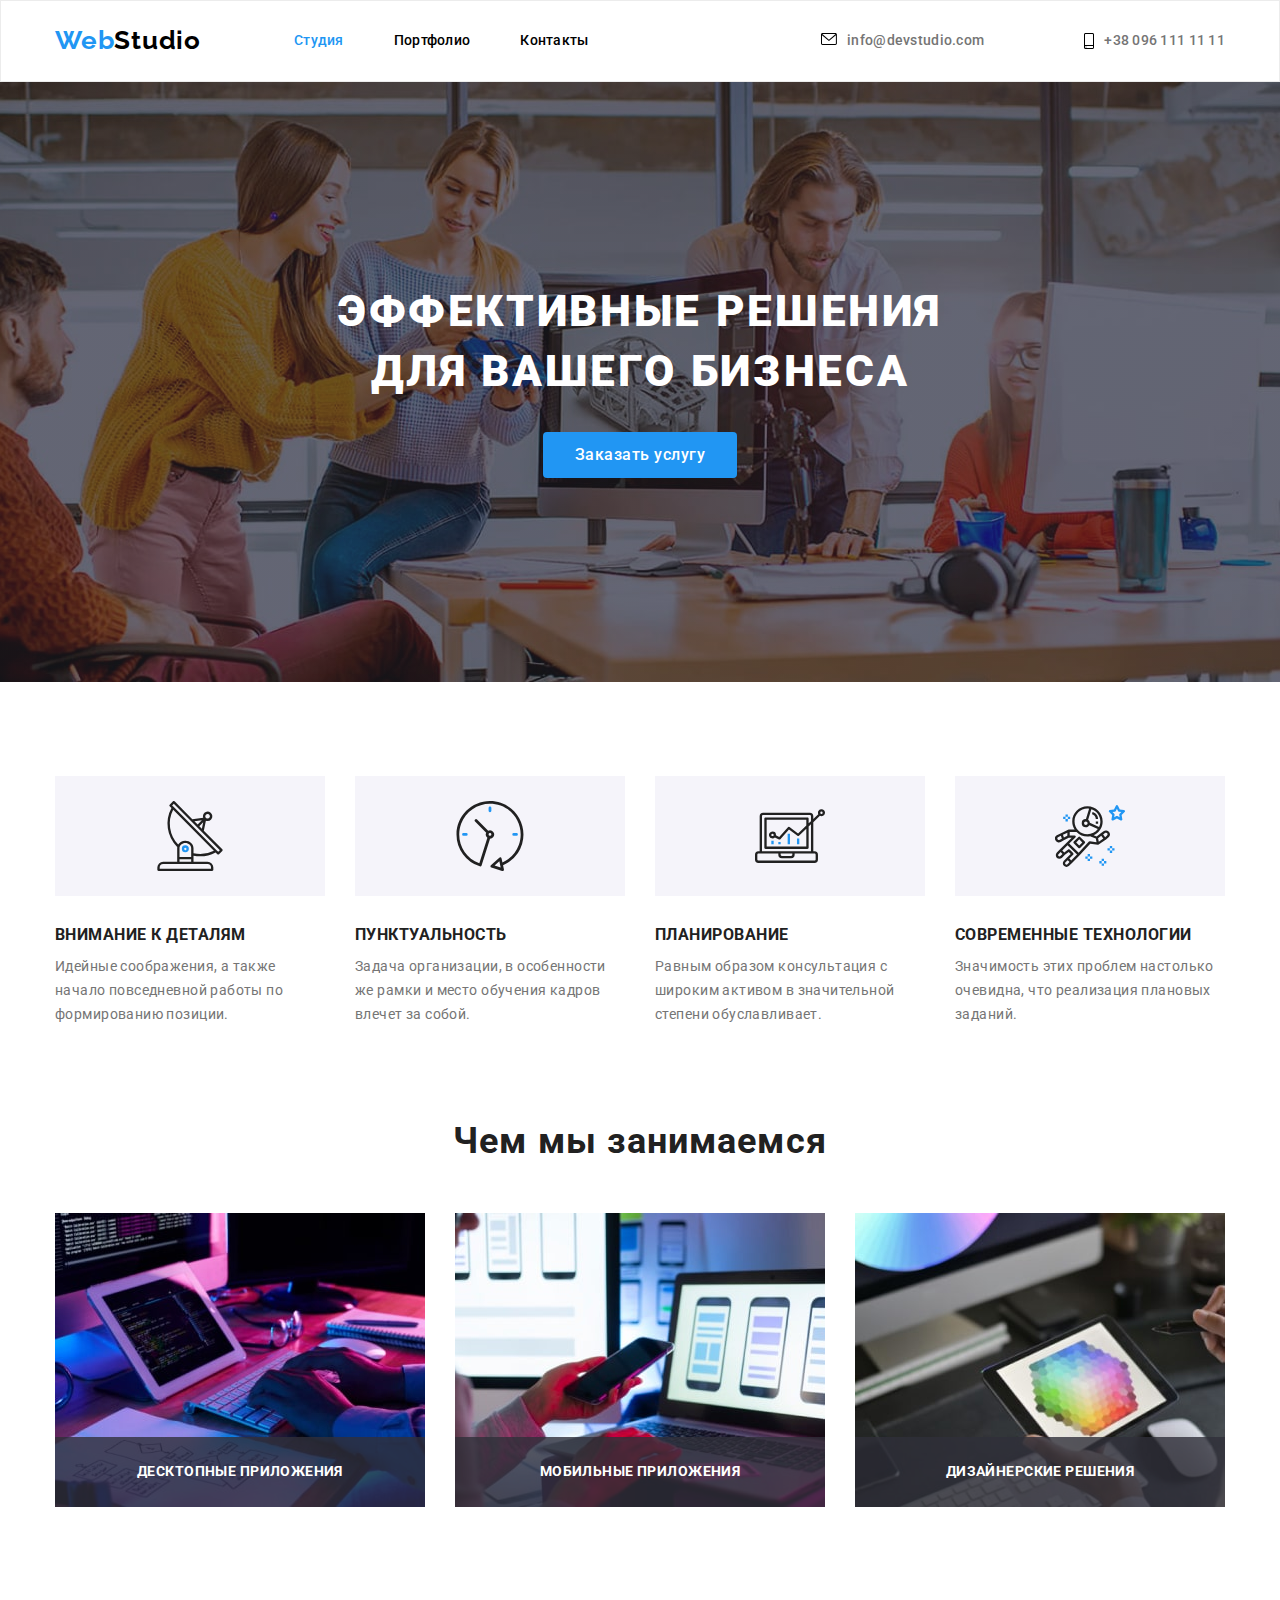
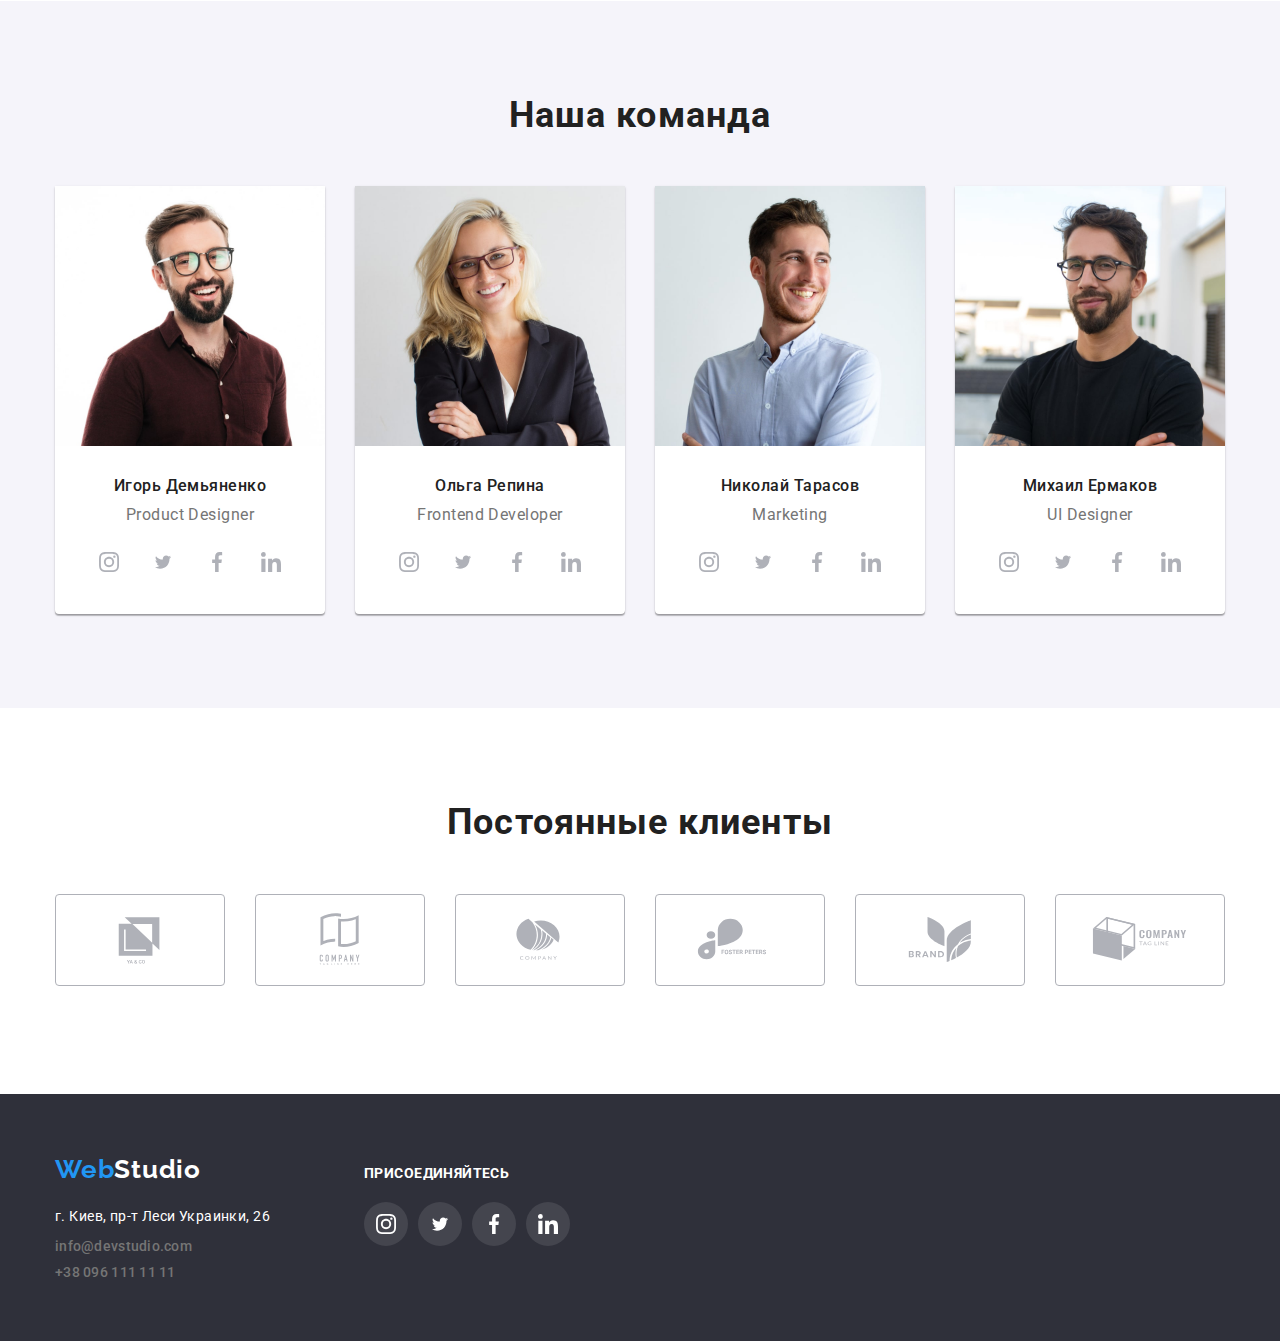
==== commit 35482fbe: "верстка по макету завершена" ====
--- a/index.html
+++ b/index.html
@@ -88,13 +88,22 @@
             <h2 class="works-title">Чем мы занимаемся</h2>
             <ul class="list works-list">
                 <li class="works-list-item">
-                    <img src="./images/our-work/box-1.jpg" alt="Дизайнер за работой" width="370" height="294">
+                    <div class="works-list-overlay">
+                        <img class="works-list-image" src="./images/our-work/box-1.jpg" alt="Дизайнер за работой" width="370" height="294">
+                        <p class="works-list-text">Десктопные приложения</p>
+                    </div>
                 </li>
                 <li class="works-list-item">
-                    <img src="./images/our-work/box-2.jpg" alt="Дизайнер за работой" width="370" height="294">
+                    <div class="works-list-overlay">
+                        <img class="works-list-image" src="./images/our-work/box-2.jpg" alt="Дизайнер за работой" width="370" height="294">
+                        <p class="works-list-text">Мобильные приложения</p>
+                    </div>
                 </li>
                 <li class="works-list-item">
-                    <img src="./images/our-work/box-3.jpg" alt="Дизайнер за работой" width="370" height="294">
+                    <div class="works-list-overlay">
+                        <img class="works-list-image" src="./images/our-work/box-3.jpg" alt="Дизайнер за работой" width="370" height="294">
+                        <p class="works-list-text">Дизайнерские решения</p>
+                    </div>
                 </li>
             </ul>
         </div>
--- a/css/styles.css
+++ b/css/styles.css
@@ -75,6 +75,8 @@
 .link {
   text-decoration: none;
   display: block;
+  transition: color 250ms var(--timing-function);
+  transition: fill 250ms var(--timing-function);
 }
 
 .page-header .contacts-link {
@@ -93,6 +95,7 @@
   line-height: 1.14;
   letter-spacing: 0.02em;
   font-style: normal;
+  transition: color 250ms var(--timing-function);
 }
 
 /*----------HERO Section------------*/
@@ -135,8 +138,12 @@
   height: 100%;
 
   background: rgba(0, 0, 0, 0.2);
-}
-
+  opacity: 1;
+  transition: opacity 250ms var(--timing-function);
+}
+.backdrop.is-hidden .modal {
+  transform: translate(-50%, -50%) scale(0.9);
+}
 .modal {
   position: absolute;
   top: 50%;
@@ -148,6 +155,8 @@
   border-radius: 4px;
 
   background-color: var(--main-background-color);
+  transform: translate(-50%, -50%) scale(1);
+  transition: transform 250ms var(--timing-function);
 }
 .button-modal-close {
   position: absolute;
@@ -195,12 +204,12 @@
   border: none;
   border-radius: 4px;
   cursor: pointer;
+  transition: background-color 250ms var(--timing-function);
 }
 
 .main-button:hover,
 .main-button:focus {
   box-shadow: 0 10px 10px rgba(0, 0, 0, 0.22);
-  transition: box-shadow 250ms var(--timing-function);
 }
 
 .hero-button:focus,
@@ -208,7 +217,6 @@
   color: var(--secondary-text-color);
   background-color: var(--accent-color);
   box-shadow: 0px 4px 4px rgba(94, 68, 68, 0.25);
-  transition: background-color 250ms var(--timing-function);
 }
 
 .works-section,
@@ -405,6 +413,7 @@
   line-height: 1.14;
   letter-spacing: 0.02em;
   color: var(--third-text-color);
+  transition: color 250ms var(--timing-function);
 }
 
 .nav-link::after {
@@ -418,7 +427,7 @@
   background-color: var(--accent-color);
   opacity: 0;
   transition: opacity 250ms var(--timing-function);
-  transition: width 220ms var(--timing-function);
+  transition: width 250ms var(--timing-function);
 }
 .nav-link:hover::after {
   opacity: 1;
@@ -459,6 +468,7 @@
   padding: 10px 32px;
   text-align: center;
   display: inlne-block;
+  transition: color 250ms var(--timing-function);
 }
 .filter-button {
   padding: 6px 22px;
@@ -579,11 +589,13 @@
 .contacts-icon-tel {
   margin-right: 10px;
   vertical-align: middle;
+  transition: fill 250ms var(--timing-function);
 }
 
 .contacts-icon-letter {
   margin-right: 10px;
   vertical-align: baseline;
+  transition: fill 250ms var(--timing-function);
 }
 
 .contacts-icon-letter:focus,
@@ -610,7 +622,6 @@
 .sosial-link:focus {
   fill: #ffffff;
   background-color: #2196f3;
-  transition: background-color 250ms var(--timing-function);
 }
 
 .sosial-link {
@@ -625,6 +636,7 @@
   fill: #afb1b8;
   border-radius: 50%;
   /*padding: 12px 12px;*/
+  transition: fill 250ms var(--timing-function);
 }
 .sosial-item:not(:last-child) {
   margin-right: 10px;
@@ -655,6 +667,7 @@
 .clients-icon {
   fill: #afb1b8;
   /*margin: 16px 32px;*/
+  transition: fill 250ms var(--timing-function);
 }
 .clients-link:hover,
 .clients-link:focus {
@@ -699,5 +712,27 @@
 .page-footer .sosial-link:focus {
   fill: #ffffff;
   background-color: #2196f3;
-  transition: background-color 250ms var(--timing-function);
-}
+}
+.works-list-overlay {
+  position: relative;
+  /*display: flex;*/
+}
+
+.works-list-text {
+  /*justify-content: center;
+  align-items: center;
+  display: inline-block;*/
+  position: absolute;
+  bottom: 0;
+  left: 0;
+  width: 370px;
+  height: 70px;
+  font-weight: bold;
+  line-height: 1.14;
+  text-align: center;
+  letter-spacing: 0.03em;
+  text-transform: uppercase;
+  color: #ffffff;
+  background-color: rgba(47, 48, 58, 0.8);
+  padding-top: 27px;
+}
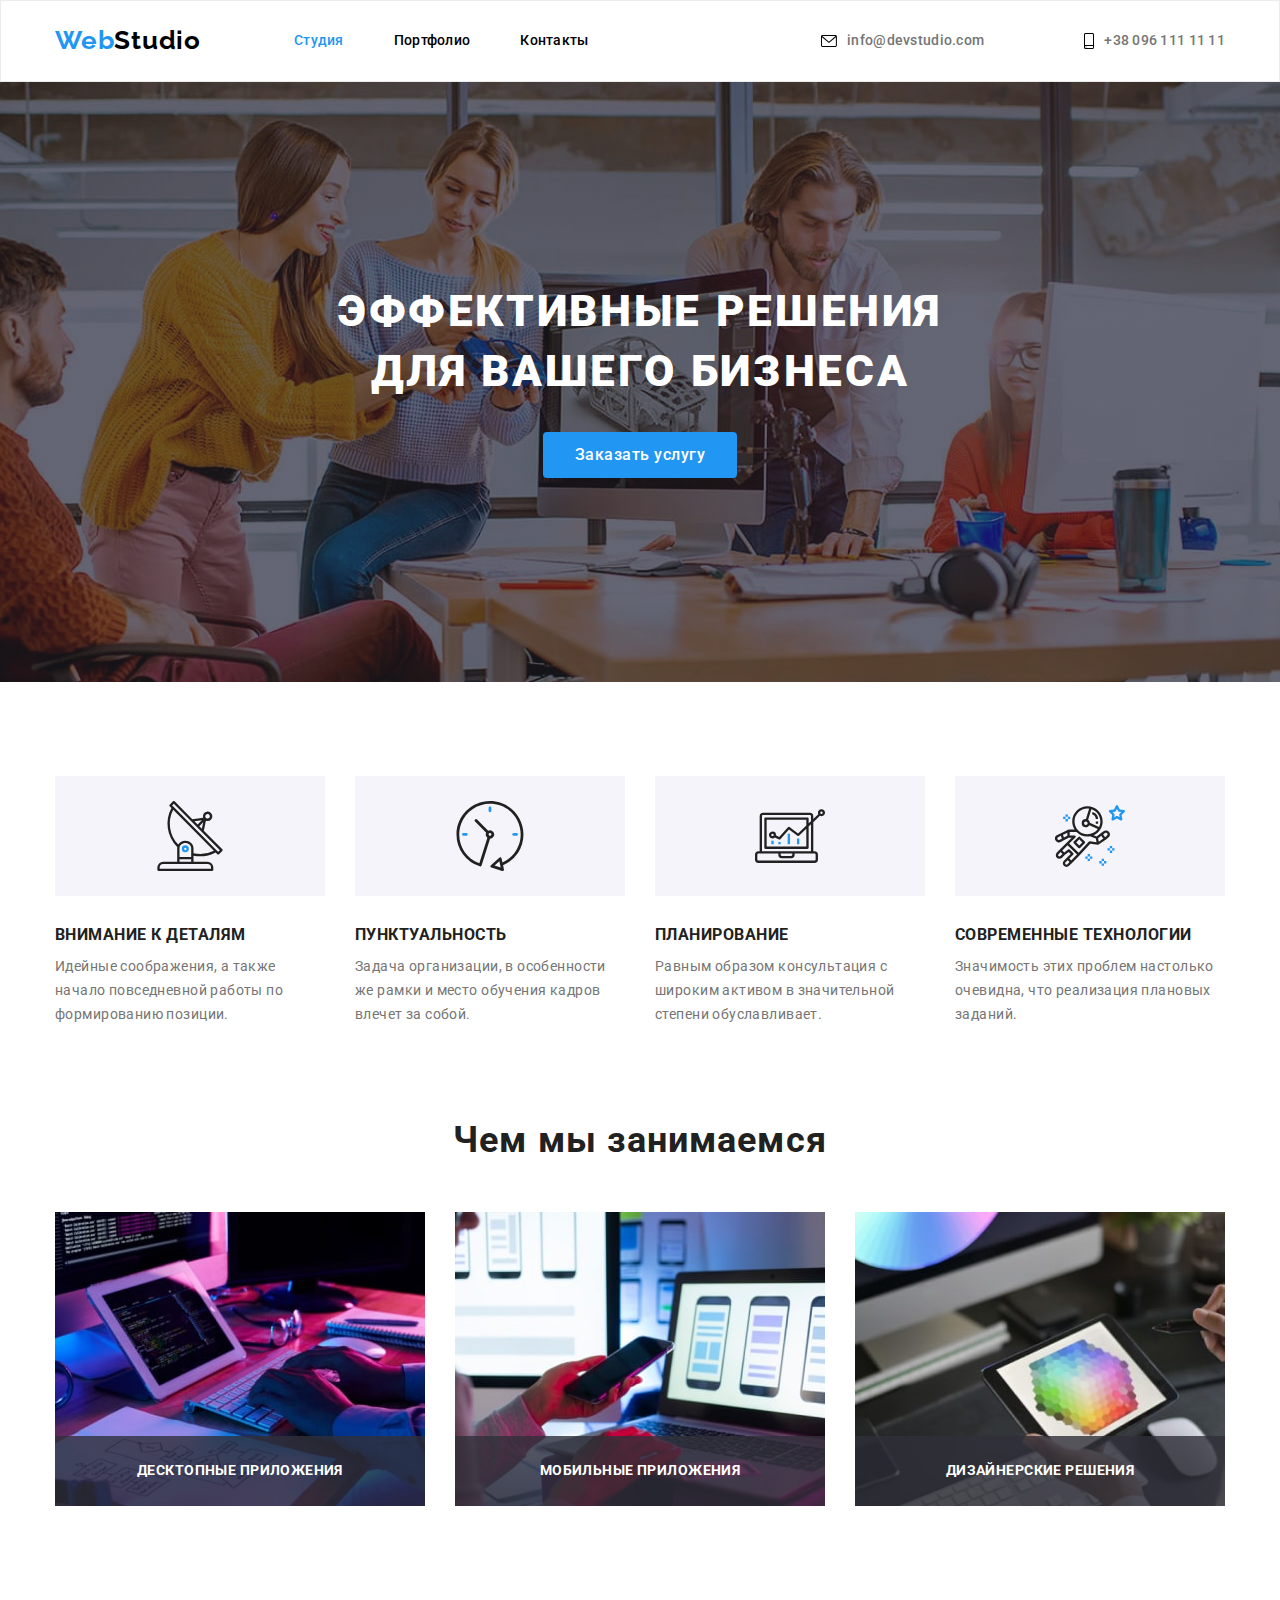
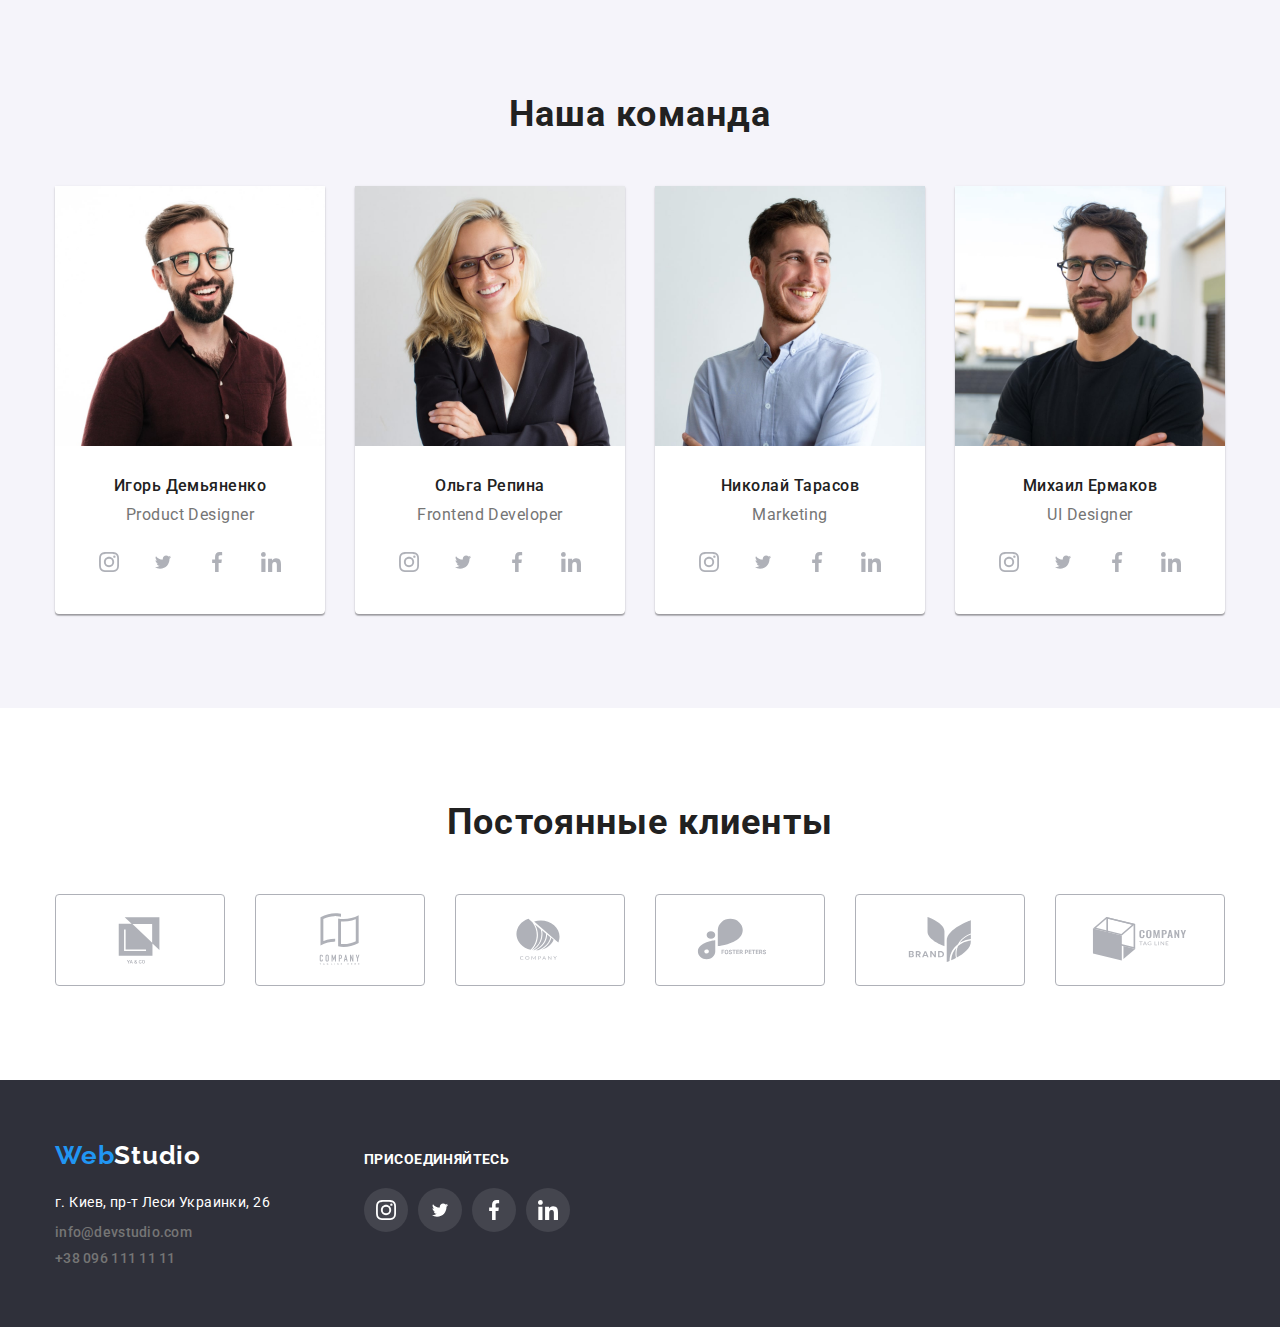
==== commit 0d9c78e4: "исправлены замечания ментора" ====
--- a/index.html
+++ b/index.html
@@ -235,33 +235,33 @@
         <section class="clients-section section">
             <div class="container">
                 <h2 class="clients-title">Постоянные клиенты</h2>
-                <ul class="clients-list">
-                    <li class="list clients-item">
+                <ul class="clients-list list">
+                    <li class="clients-item">
                         <a href="" class="link clients-link"> <svg class="clients-icon" width="106" height="60">
                                 <use href=./images/svg/sprite.svg#icon-logo-company-1></use>
                             </svg></a>
                     </li>
-                    <li class="list clients-item">
+                    <li class="clients-item">
                         <a href="" class="link clients-link"> <svg class="clients-icon" width="106" height="60">
                                     <use href=./images/svg/sprite.svg#icon-logo-company-2></use>
                                 </svg></a>
                     </li>
-                    <li class="list clients-item">
+                    <li class="clients-item">
                         <a href="" class="link clients-link"> <svg class="clients-icon" width="106" height="60">
                                     <use href=./images/svg/sprite.svg#icon-logo-company-3></use>
                                 </svg></a>
                     </li>
-                    <li class="list clients-item">
+                    <li class="clients-item">
                         <a href="" class="link clients-link"> <svg class="clients-icon" width="106" height="60">
                                     <use href=./images/svg/sprite.svg#icon-logo-company-4></use>
                                 </svg></a>
                     </li>
-                    <li class="list clients-item">
+                    <li class="clients-item">
                         <a href="" class="link clients-link"> <svg class="clients-icon" width="106" height="60">
                                     <use href=./images/svg/sprite.svg#icon-logo-company-5></use>
                                 </svg></a>
                     </li>
-                    <li class="list clients-item">
+                    <li class="clients-item">
                         <a href="" class="link clients-link"> <svg class="clients-icon" width="106" height="60">
                                     <use href=./images/svg/sprite.svg#icon-logo-company-6></use>
                                 </svg></a>
--- a/css/styles.css
+++ b/css/styles.css
@@ -75,8 +75,8 @@
 .link {
   text-decoration: none;
   display: block;
-  transition: color 250ms var(--timing-function);
-  transition: fill 250ms var(--timing-function);
+  transition: box-shadow 250ms var(--timing-function),
+    border 250ms var(--timing-function);
 }
 
 .page-header .contacts-link {
@@ -89,6 +89,8 @@
 }
 
 .contacts-link {
+  display: flex;
+  align-items: center;
   color: var(--main-text-color);
   font-weight: 500;
   /*font-size: 14px;*/
@@ -139,7 +141,8 @@
 
   background: rgba(0, 0, 0, 0.2);
   opacity: 1;
-  transition: opacity 250ms var(--timing-function);
+  transition: opacity 250ms var(--timing-function),
+    visibility 250ms var(--timing-function);
 }
 .backdrop.is-hidden .modal {
   transform: translate(-50%, -50%) scale(0.9);
@@ -204,7 +207,8 @@
   border: none;
   border-radius: 4px;
   cursor: pointer;
-  transition: background-color 250ms var(--timing-function);
+  transition: background-color 250ms var(--timing-function),
+    color 250ms var(--timing-function), box-shadow 250ms var(--timing-function);
 }
 
 .main-button:hover,
@@ -230,7 +234,7 @@
   margin-bottom: 30px;
   background-repeat: no-repeat;
   background-position: 50% 50%;
-  background-size: 65, 32px 70px;
+  /*background-size: 65, 32px 70px;*/
 }
 .antenna {
   background-image: url(../images/svg/antenna.svg);
@@ -467,7 +471,7 @@
   background-color: var(--accent-color);
   padding: 10px 32px;
   text-align: center;
-  display: inlne-block;
+  display: inline-block;
   transition: color 250ms var(--timing-function);
 }
 .filter-button {
@@ -552,13 +556,15 @@
   letter-spacing: 0.03em;
   color: var(--secondary-text-color);
   overflow: hidden;
+  opacity: 0;
   transform: translatey(100%);
-  opacity: 0;
-  transition: transform 250ms var(--timing-function);
-}
-
-.projects-item:hover .projects-overlay-text {
-  transform: translatey(0);
+  transition: transform 1250ms var(--timing-function),
+    opacity 1250ms var(--timing-function);
+}
+
+.projects-item:hover .projects-overlay-text,
+.projects-item-link:focus .projects-overlay-text {
+  transform: translatey(0%);
   opacity: 1;
 }
 
@@ -617,10 +623,13 @@
   margin-right: 32px;*/
   padding: 0;
 }
+.sosial-icon {
+  fill: currentColor;
+}
 
 .sosial-link:hover,
 .sosial-link:focus {
-  fill: #ffffff;
+  color: #ffffff;
   background-color: #2196f3;
 }
 
@@ -628,16 +637,24 @@
   display: flex;
   justify-content: center;
   align-items: center;
+  color: #afb1b8;
 
   width: 44px;
   height: 44px;
   /*padding: 0;*/
   border: none;
-  fill: #afb1b8;
+
   border-radius: 50%;
   /*padding: 12px 12px;*/
-  transition: fill 250ms var(--timing-function);
-}
+  transition: color 250ms var(--timing-function),
+    background-color 250ms var(--timing-function);
+}
+
+.page-footer .sosial-link {
+  transition: background-color 250ms var(--timing-function);
+  color: #ffffff;
+}
+
 .sosial-item:not(:last-child) {
   margin-right: 10px;
 }
@@ -662,23 +679,25 @@
   display: flex;
   justify-content: center;
   align-items: center;
+  color: #afb1b8;
 }
 
 .clients-icon {
-  fill: #afb1b8;
   /*margin: 16px 32px;*/
-  transition: fill 250ms var(--timing-function);
+  fill: currentColor;
 }
 .clients-link:hover,
 .clients-link:focus {
+  color: #2196f3;
   border: 1px solid #2196f3;
   border-radius: 4px;
-  transition: border-color 250ms var(--timing-function);
-}
-.clients-item:hover .clients-icon,
+  transition: border-color 250ms var(--timing-function),
+    color 250ms var(--timing-function);
+}
+/*.clients-item:hover .clients-icon,
 .clients-link:focus .clients-icon {
   fill: #2196f3;
-}
+}*/
 
 .subscribe-text {
   text-transform: uppercase;
@@ -715,13 +734,13 @@
 }
 .works-list-overlay {
   position: relative;
-  /*display: flex;*/
 }
 
 .works-list-text {
-  /*justify-content: center;
+  display: flex;
+  justify-content: center;
   align-items: center;
-  display: inline-block;*/
+
   position: absolute;
   bottom: 0;
   left: 0;
@@ -734,5 +753,5 @@
   text-transform: uppercase;
   color: #ffffff;
   background-color: rgba(47, 48, 58, 0.8);
-  padding-top: 27px;
-}
+  /*padding-top: 27px;*/
+}
